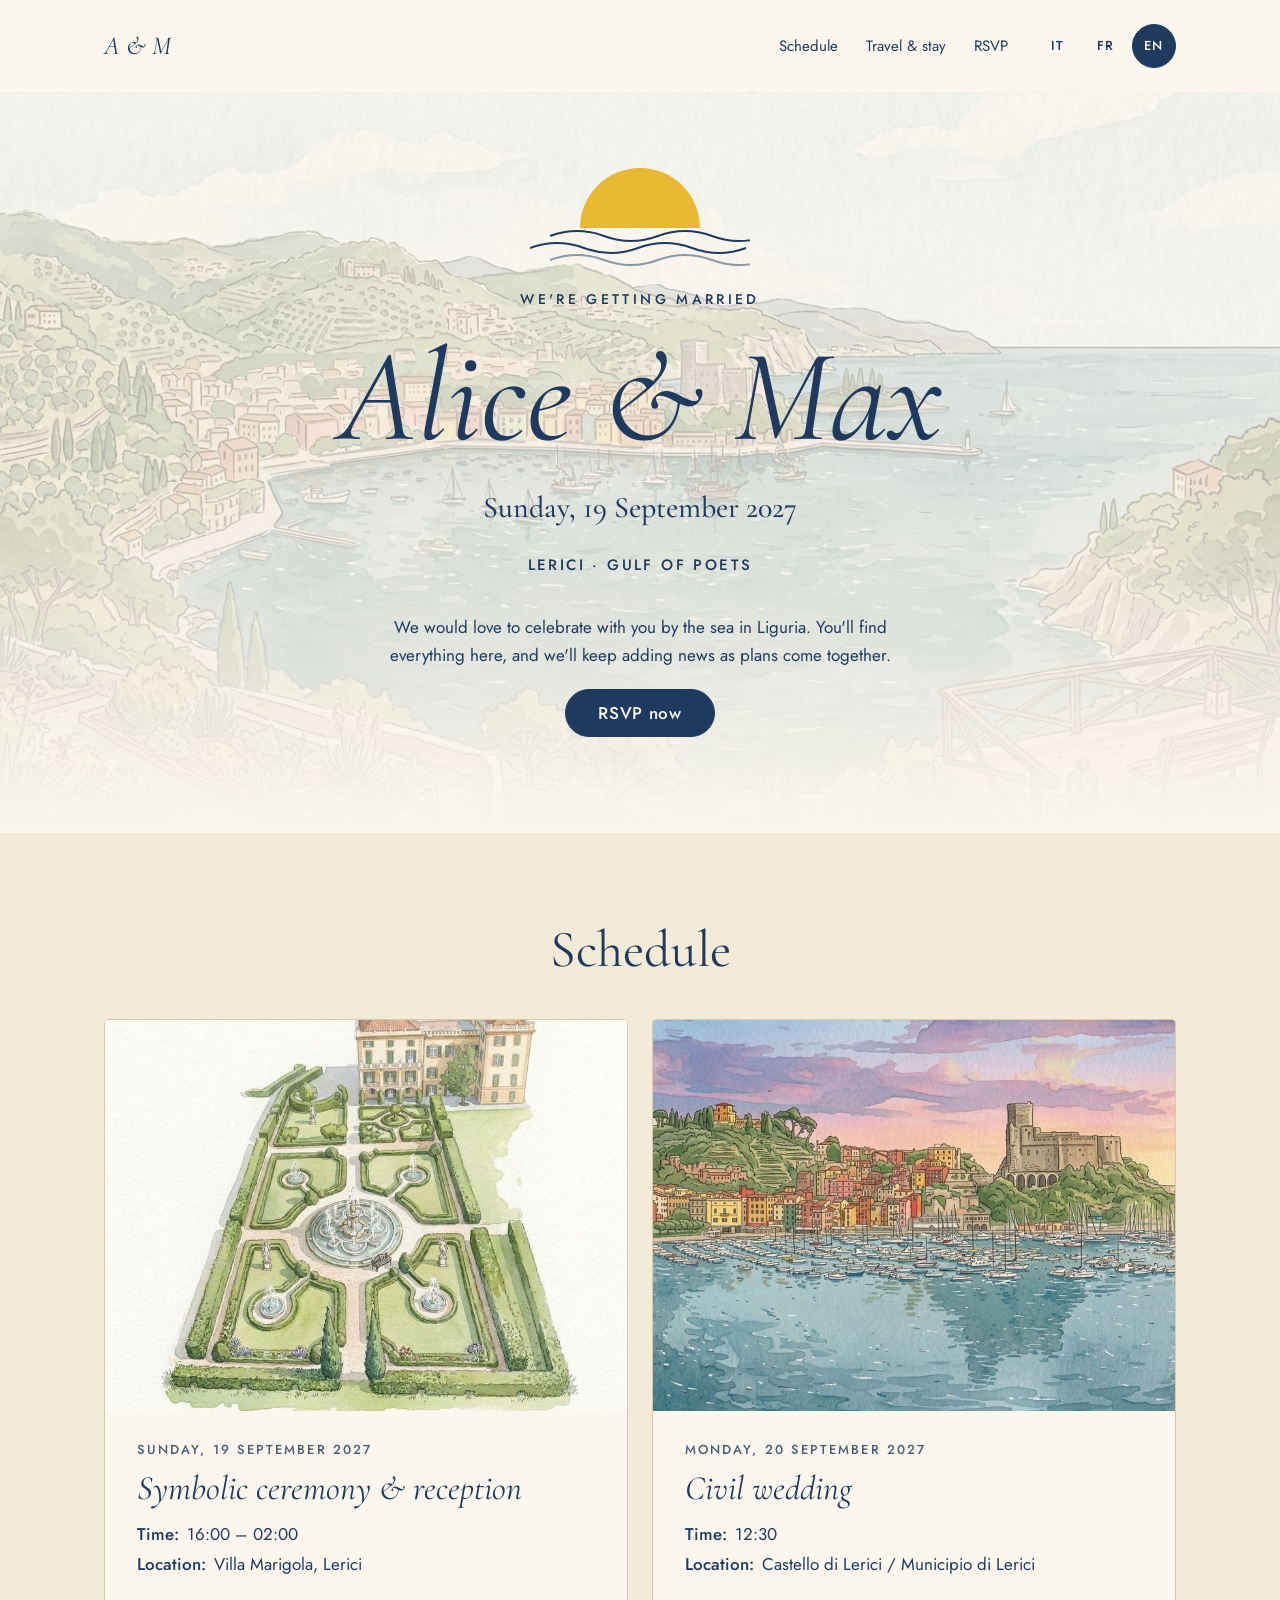
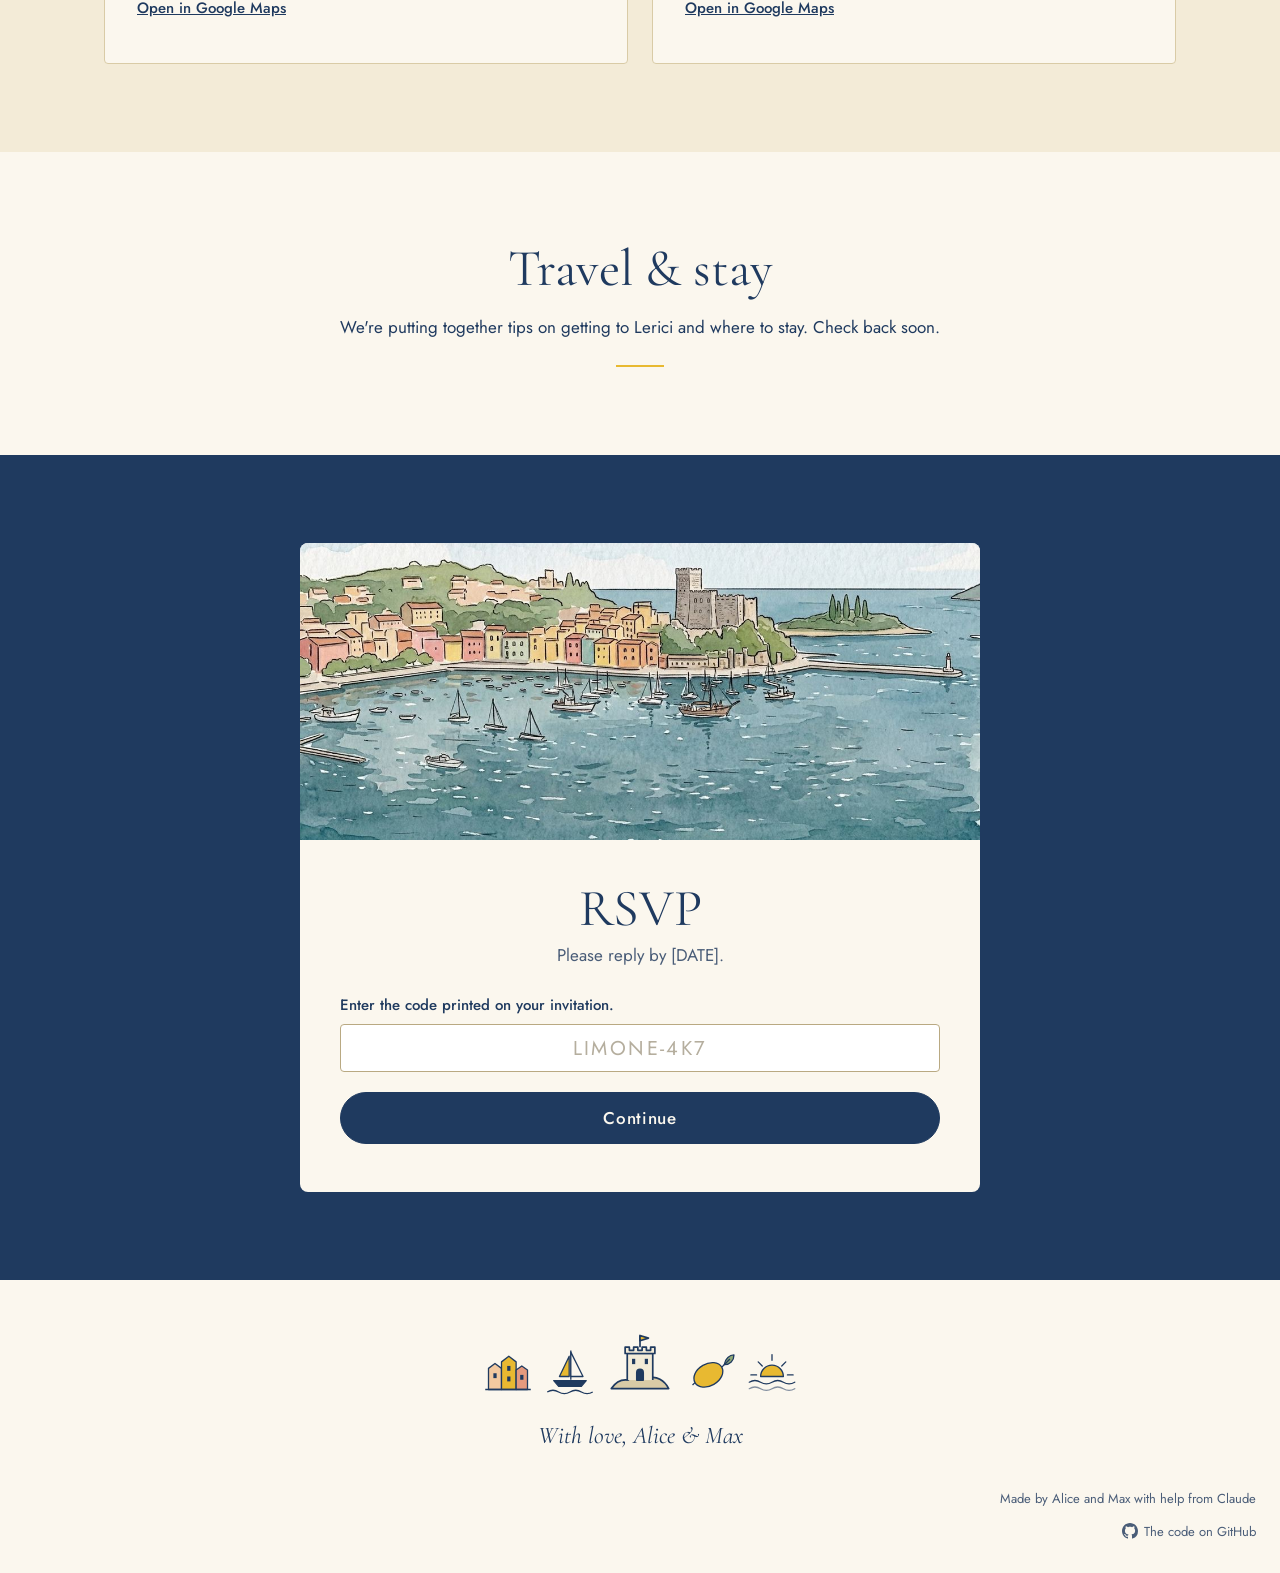
==== index.html @ 2ad3f62b "TWEAK: Aggiunto wake up anticipato a App Script e messaggi di attesa" ====
<!doctype html>
<html lang="it">
<head>
  <meta charset="utf-8">
  <meta name="viewport" content="width=device-width, initial-scale=1">
  <title>Alice &amp; Max · 19.09.2027 · Lerici</title>
  <meta name="description" content="Alice & Max · 19 settembre 2027 · Lerici">
  <meta name="theme-color" content="#FBF7EE">
  <link rel="icon" href="assets/favicon.svg" type="image/svg+xml">
  <link rel="preconnect" href="https://fonts.googleapis.com">
  <link rel="preconnect" href="https://fonts.gstatic.com" crossorigin>
  <link href="https://fonts.googleapis.com/css2?family=Cormorant+Garamond:ital,wght@0,400;0,500;1,400;1,500&family=Jost:wght@400;500&display=swap" rel="stylesheet">
  <link rel="stylesheet" href="css/style.css">
</head>
<body>

<header class="wrap top">
  <a class="mono" href="#top" aria-label="Alice &amp; Max">A &amp; M</a>
  <nav aria-label="Menu">
    <a href="#day" data-i18n="navDay">Programma</a>
    <a href="#travel" data-i18n="navTravel">Viaggio e alloggio</a>
    <a href="#rsvp" data-i18n="navRsvp">RSVP</a>
    <div class="langs" role="group" aria-label="Lingua / Langue / Language">
      <button type="button" data-lang="it" aria-pressed="true">IT</button>
      <button type="button" data-lang="fr" aria-pressed="false">FR</button>
      <button type="button" data-lang="en" aria-pressed="false">EN</button>
    </div>
  </nav>
</header>

<main id="top">

  <!-- ======================= HERO (acquerello: css/style.css, sezione Hero) ======================= -->
  <section class="hero">
    <div class="wrap hero-inner">
      <svg width="220" height="120" viewBox="0 0 220 120" aria-hidden="true">
        <path d="M50 80 A60 60 0 0 1 170 80" fill="#E8B931"/>
        <path d="M20 88 Q47 78 74 88 T128 88 T182 88 T236 88" fill="none" stroke="#1F3A5F" stroke-width="2"/>
        <path d="M0 100 Q27 90 54 100 T108 100 T162 100 T216 100" fill="none" stroke="#1F3A5F" stroke-width="2"/>
        <path d="M20 112 Q47 102 74 112 T128 112 T182 112 T236 112" fill="none" stroke="#1F3A5F" stroke-width="2" opacity="0.5"/>
      </svg>
      <div class="kicker" data-i18n="kicker">Ci sposiamo</div>
      <h1 class="names">Alice &amp; Max</h1>
      <div class="date" data-i18n="date">Domenica 19 settembre 2027</div>
      <div class="place" data-i18n="place">Lerici · Golfo dei Poeti</div>
      <p class="intro" data-i18n="intro">Saremmo felici di festeggiare con voi in riva al mare, in Liguria. Qui troverete tutte le informazioni, che aggiorneremo man mano.</p>
      <a class="btn" href="#rsvp" data-i18n="cta">Conferma la presenza</a>
    </div>
  </section>

  <!-- ======================= PROGRAMMA ======================= -->
  <section id="day" class="day">
    <div class="wrap">
      <h2 data-i18n="dayTitle">Programma</h2>
      <div class="cards">
        <article class="card">
          <img src="assets/img/villa-marigola.jpg" width="800" height="793" loading="lazy" alt="" data-i18n-alt="altVilla">
          <div class="card-body">
            <div class="card-day" data-i18n="ev1Day">Domenica 19 settembre 2027</div>
            <h3 class="title" data-i18n="ev1Title">Cerimonia simbolica e ricevimento</h3>
            <dl class="facts">
              <div><dt data-i18n="labelTime">Orario</dt><dd>16:00 – 02:00</dd></div>
              <div><dt data-i18n="labelPlace">Luogo</dt><dd>Villa Marigola, Lerici</dd></div>
            </dl>
            <a class="map-link" href="https://maps.app.goo.gl/RPm8QRS6ktQr2fqP8" target="_blank" rel="noopener" data-i18n="mapLink">Apri su Google Maps</a>
          </div>
        </article>
        <article class="card">
          <img src="assets/img/castello-lerici.jpg" width="800" height="796" loading="lazy" alt="" data-i18n-alt="altCastle">
          <div class="card-body">
            <div class="card-day" data-i18n="ev2Day">Lunedì 20 settembre 2027</div>
            <h3 class="title" data-i18n="ev2Title">Matrimonio civile</h3>
            <dl class="facts">
              <div><dt data-i18n="labelTime">Orario</dt><dd>12:30</dd></div>
              <div><dt data-i18n="labelPlace">Luogo</dt><dd>Castello di Lerici / Municipio di Lerici</dd></div>
            </dl>
            <a class="map-link" href="https://www.google.com/maps/search/?api=1&amp;query=Castello+di+Lerici" target="_blank" rel="noopener" data-i18n="mapLink">Apri su Google Maps</a>
          </div>
        </article>
      </div>
    </div>
  </section>

  <!-- ======================= VIAGGIO ======================= -->
  <section id="travel" class="wrap travel">
    <h2 data-i18n="travelTitle">Viaggio e alloggio</h2>
    <p data-i18n="travelBody">Stiamo preparando consigli su come arrivare a Lerici e dove dormire. Torna presto a trovarci.</p>
    <div class="rule" aria-hidden="true"></div>
  </section>

  <!-- ======================= RSVP ======================= -->
  <section id="rsvp" class="rsvp">
    <div class="panel" id="rsvp-panel">

      <!-- Passo 1: codice dell'invito -->
      <div id="step-code">
        <img class="panel-cover" src="assets/img/lerici-porto.jpg" width="1200" height="670" loading="lazy" alt="" data-i18n-alt="altPort">
        <div class="panel-inner">
          <div class="panel-head">
            <h2>RSVP</h2>
            <p data-i18n="rsvpSub">Ti chiediamo di rispondere entro il [DATA].</p>
          </div>
          <form id="code-form" class="stack" novalidate>
            <div class="field">
              <label for="code" data-i18n="codeIntro">Inserisci il codice che trovi sul tuo invito.</label>
              <input id="code" name="code" type="text" autocomplete="off" autocapitalize="characters" spellcheck="false" placeholder="LIMONE-4K7" aria-describedby="code-error">
              <div id="code-error" class="error" role="alert" hidden></div>
            </div>
            <button class="btn btn-wide" type="submit" id="code-btn" data-i18n="codeBtn">Continua</button>
            <p id="code-wait" class="wait" role="status" data-i18n="slowWait" hidden>Un attimo, ci vuole qualche secondo…</p>
          </form>
          <div id="demo-note" class="demo-note" hidden>
            <span data-i18n="demoNote">Modalità di prova</span>
            <span id="demo-codes" class="demo-codes"></span>
          </div>
        </div>
      </div>

      <!-- Passo 2: modulo personalizzato -->
      <form id="rsvp-form" class="panel-inner" novalidate hidden>
        <div class="hello">
          <h2 id="hello" tabindex="-1"></h2>
          <p id="hello-sub"></p>
          <p id="already" class="note" hidden></p>
          <button type="button" id="not-me" class="link-btn" data-i18n="notMe">Non sei tu? Inserisci un altro codice</button>
        </div>

        <!-- trappola per i bot: invisibile alle persone -->
        <div class="hp" aria-hidden="true">
          <label for="website">Website</label>
          <input id="website" name="website" type="text" tabindex="-1" autocomplete="off">
        </div>

        <!-- Parte 1: domenica -->
        <section id="part1" class="part" aria-labelledby="q1">
          <div class="event">
            <img src="assets/img/villa-marigola.jpg" width="800" height="793" alt="" data-i18n-alt="altVilla">
            <div>
              <div class="part-label" data-i18n="part1">Parte 1</div>
              <h3 data-i18n="ev1Title">Cerimonia simbolica e ricevimento</h3>
              <dl class="facts">
                <div><dt data-i18n="labelDate">Data</dt><dd data-i18n="ev1Day">Domenica 19 settembre 2027</dd></div>
                <div><dt data-i18n="labelTime">Orario</dt><dd>16:00 – 02:00</dd></div>
                <div><dt data-i18n="labelPlace">Luogo</dt><dd>Villa Marigola, Lerici</dd></div>
              </dl>
              <a class="map-link" href="https://maps.app.goo.gl/RPm8QRS6ktQr2fqP8" target="_blank" rel="noopener" data-i18n="mapLink">Apri su Google Maps</a>
            </div>
          </div>
          <fieldset>
            <legend id="q1"></legend>
            <div id="rows-sun" class="people"></div>
            <!-- +1: solo per gli inviti con una persona; segnarlo qui vuol dire che viene domenica -->
            <div id="plus-box-sun" class="plus" hidden>
              <label class="check">
                <input type="checkbox" id="plus-on-sun">
                <span data-i18n="plusLabel">Porto un accompagnatore (+1)</span>
              </label>
              <div id="plus-fields-sun" class="field" hidden>
                <label for="plus-name-sun" data-i18n="plusNameLabel">Nome e cognome dell'accompagnatore</label>
                <input id="plus-name-sun" type="text" maxlength="100" autocomplete="off" aria-describedby="err-plus-sun">
                <div id="err-plus-sun" class="error" role="alert" data-i18n="errPlusName" hidden>Scrivi il nome dell'accompagnatore.</div>
              </div>
            </div>
          </fieldset>
          <div id="err-sun" class="error" role="alert" data-i18n="errAnswerAll" hidden>Rispondi per ogni persona.</div>
          <div class="actions">
            <button type="button" id="next-btn" class="btn btn-wide" data-i18n="next">Avanti</button>
            <button type="submit" id="send-btn-1" class="btn btn-wide" data-i18n="send" hidden>Invia</button>
          </div>
        </section>

        <!-- Parte 2: lunedì (solo per chi è invitato al civile) -->
        <section id="part2" class="part" aria-labelledby="q2" hidden>
          <div class="event">
            <img src="assets/img/castello-lerici.jpg" width="800" height="796" alt="" data-i18n-alt="altCastle">
            <div>
              <div class="part-label" data-i18n="part2">Parte 2</div>
              <h3 data-i18n="ev2Title">Matrimonio civile</h3>
              <dl class="facts">
                <div><dt data-i18n="labelDate">Data</dt><dd data-i18n="ev2Day">Lunedì 20 settembre 2027</dd></div>
                <div><dt data-i18n="labelTime">Orario</dt><dd>12:30</dd></div>
                <div><dt data-i18n="labelPlace">Luogo</dt><dd>Castello di Lerici / Municipio di Lerici</dd></div>
              </dl>
              <a class="map-link" href="https://www.google.com/maps/search/?api=1&amp;query=Castello+di+Lerici" target="_blank" rel="noopener" data-i18n="mapLink">Apri su Google Maps</a>
            </div>
          </div>
          <fieldset>
            <legend id="q2"></legend>
            <div id="rows-mon" class="people"></div>
            <!-- +1 solo per il civile: compare se non è stato segnato nella Parte 1 -->
            <div id="plus-box-mon" class="plus" hidden>
              <label class="check">
                <input type="checkbox" id="plus-on-mon">
                <span data-i18n="plusLabel">Porto un accompagnatore (+1)</span>
              </label>
              <div id="plus-fields-mon" class="field" hidden>
                <label for="plus-name-mon" data-i18n="plusNameLabel">Nome e cognome dell'accompagnatore</label>
                <input id="plus-name-mon" type="text" maxlength="100" autocomplete="off" aria-describedby="err-plus-mon">
                <div id="err-plus-mon" class="error" role="alert" data-i18n="errPlusName" hidden>Scrivi il nome dell'accompagnatore.</div>
              </div>
            </div>
          </fieldset>
          <div id="err-mon" class="error" role="alert" data-i18n="errAnswerAll" hidden>Rispondi per ogni persona.</div>
          <div class="actions">
            <button type="button" id="back-btn" class="btn btn-ghost" data-i18n="back">Indietro</button>
            <button type="submit" id="send-btn-2" class="btn btn-wide" data-i18n="send">Invia</button>
          </div>
        </section>

        <p id="send-wait" class="wait" role="status" data-i18n="slowWait" hidden>Un attimo, ci vuole qualche secondo…</p>
        <div id="send-error" class="error" role="alert" hidden></div>
      </form>

      <!-- Passo 3: grazie -->
      <div id="thanks" class="panel-inner thanks" hidden>
        <div class="symbols" aria-hidden="true">
          <!-- case colorate -->
          <svg viewBox="0 0 64 64"><g stroke="currentColor" stroke-width="1.6" stroke-linejoin="round"><path d="M8 56V30l8-6 8 6v26z" fill="#F2C9A0"/><path d="M24 56V22l9-7 9 7v34z" fill="#E8B931"/><path d="M42 56V32l7-5 7 5v24z" fill="#E59A7E"/><path d="M4 56h56" fill="none"/></g><g fill="currentColor"><rect x="14" y="36" width="4" height="6"/><rect x="31" y="27" width="4" height="6"/><rect x="31" y="40" width="4" height="6"/><rect x="47" y="38" width="4" height="6"/></g></svg>
          <!-- barca a vela -->
          <svg viewBox="0 0 64 64"><g stroke="currentColor" stroke-width="1.6" stroke-linejoin="round"><path d="M33 8v36" fill="none"/><path d="M33 10l15 30H33z" fill="#FBF7EE"/><path d="M31 15L19 40h12z" fill="#E8B931"/><path d="M12 45h40l-6 7H18z" fill="currentColor"/><path d="M4 59c5-3 9-3 14 0s9 3 14 0 9-3 14 0 9 3 14 0" fill="none"/></g></svg>
          <!-- castello di San Giorgio -->
          <svg viewBox="0 0 64 64" class="big"><g stroke="currentColor" stroke-width="1.6" stroke-linejoin="round"><path d="M5 57c4-6 10-9 16-8 4-5 14-6 20-2 6-2 14 2 18 10z" fill="#D9CBA6"/><path d="M20 49V24h24v25" fill="#F3EBD7"/><path d="M18 24V18h4v3h4v-3h4v3h4v-3h4v3h4v-3h4v6z" fill="#F3EBD7"/><path d="M29 49v-7a3 3 0 0 1 6 0v7z" fill="currentColor"/><path d="M32 18V7" fill="none"/><path d="M32 7l8 2.5-8 2.5z" fill="#E8B931"/></g><g fill="currentColor"><rect x="24.5" y="29" width="3" height="5"/><rect x="36.5" y="29" width="3" height="5"/></g></svg>
          <!-- limone -->
          <svg viewBox="0 0 64 64"><g stroke="currentColor" stroke-width="1.6" stroke-linejoin="round"><ellipse cx="30" cy="38" rx="19" ry="13.5" transform="rotate(-30 30 38)" fill="#E8B931"/><path d="M46.5 28.5l3-3M13.5 47.5l-3 3" fill="none"/><path d="M49.5 25.5c1-8 7-12 12-12 0 7-5 12-12 12z" fill="#8FA876"/><path d="M49.5 25.5l7-7" fill="none"/></g></svg>
          <!-- sole sul mare -->
          <svg viewBox="0 0 64 64"><g stroke="currentColor" stroke-width="1.6" stroke-linejoin="round" stroke-linecap="round"><path d="M18 40a14 14 0 0 1 28 0z" fill="#E8B931"/><path d="M32 20v-7M20 27l-5-5M44 27l5-5M13 38H6M51 38h7" fill="none"/><path d="M4 47c5-3 9-3 14 0s9 3 14 0 9-3 14 0 9 3 14 0" fill="none"/><path d="M4 55c5-3 9-3 14 0s9 3 14 0 9-3 14 0 9 3 14 0" fill="none" opacity=".55"/></g></svg>
        </div>
        <h2 id="thanks-title" tabindex="-1"></h2>
        <p id="thanks-body"></p>
        <figure>
          <img src="assets/img/matrimonio-villa.jpg" width="900" height="900" loading="lazy" alt="" data-i18n-alt="altWedding">
          <figcaption data-i18n="imgCaption">Questa immagine non rispecchia affatto la realtà</figcaption>
        </figure>
        <div class="actions thanks-actions">
          <button type="button" id="edit-btn" class="btn btn-ghost" data-i18n="editAnswers">Modifica le risposte</button>
          <a class="btn" href="#top" data-i18n="backHome">Torna alla home</a>
        </div>
      </div>

    </div>
  </section>

</main>

<footer>
  <div class="symbols" aria-hidden="true">
    <!-- case colorate -->
    <svg viewBox="0 0 64 64"><g stroke="currentColor" stroke-width="1.6" stroke-linejoin="round"><path d="M8 56V30l8-6 8 6v26z" fill="#F2C9A0"/><path d="M24 56V22l9-7 9 7v34z" fill="#E8B931"/><path d="M42 56V32l7-5 7 5v24z" fill="#E59A7E"/><path d="M4 56h56" fill="none"/></g><g fill="currentColor"><rect x="14" y="36" width="4" height="6"/><rect x="31" y="27" width="4" height="6"/><rect x="31" y="40" width="4" height="6"/><rect x="47" y="38" width="4" height="6"/></g></svg>
    <!-- barca a vela -->
    <svg viewBox="0 0 64 64"><g stroke="currentColor" stroke-width="1.6" stroke-linejoin="round"><path d="M33 8v36" fill="none"/><path d="M33 10l15 30H33z" fill="#FBF7EE"/><path d="M31 15L19 40h12z" fill="#E8B931"/><path d="M12 45h40l-6 7H18z" fill="currentColor"/><path d="M4 59c5-3 9-3 14 0s9 3 14 0 9-3 14 0 9 3 14 0" fill="none"/></g></svg>
    <!-- castello di San Giorgio -->
    <svg viewBox="0 0 64 64" class="big"><g stroke="currentColor" stroke-width="1.6" stroke-linejoin="round"><path d="M5 57c4-6 10-9 16-8 4-5 14-6 20-2 6-2 14 2 18 10z" fill="#D9CBA6"/><path d="M20 49V24h24v25" fill="#F3EBD7"/><path d="M18 24V18h4v3h4v-3h4v3h4v-3h4v3h4v-3h4v6z" fill="#F3EBD7"/><path d="M29 49v-7a3 3 0 0 1 6 0v7z" fill="currentColor"/><path d="M32 18V7" fill="none"/><path d="M32 7l8 2.5-8 2.5z" fill="#E8B931"/></g><g fill="currentColor"><rect x="24.5" y="29" width="3" height="5"/><rect x="36.5" y="29" width="3" height="5"/></g></svg>
    <!-- limone -->
    <svg viewBox="0 0 64 64"><g stroke="currentColor" stroke-width="1.6" stroke-linejoin="round"><ellipse cx="30" cy="38" rx="19" ry="13.5" transform="rotate(-30 30 38)" fill="#E8B931"/><path d="M46.5 28.5l3-3M13.5 47.5l-3 3" fill="none"/><path d="M49.5 25.5c1-8 7-12 12-12 0 7-5 12-12 12z" fill="#8FA876"/><path d="M49.5 25.5l7-7" fill="none"/></g></svg>
    <!-- sole sul mare -->
    <svg viewBox="0 0 64 64"><g stroke="currentColor" stroke-width="1.6" stroke-linejoin="round" stroke-linecap="round"><path d="M18 40a14 14 0 0 1 28 0z" fill="#E8B931"/><path d="M32 20v-7M20 27l-5-5M44 27l5-5M13 38H6M51 38h7" fill="none"/><path d="M4 47c5-3 9-3 14 0s9 3 14 0 9-3 14 0 9 3 14 0" fill="none"/><path d="M4 55c5-3 9-3 14 0s9 3 14 0 9-3 14 0 9 3 14 0" fill="none" opacity=".55"/></g></svg>
  </div>
  <p data-i18n="footer">Con amore, Alice &amp; Max</p>
  <p class="credits" data-i18n="credits">Realizzato da Alice e Max con l'aiuto di Claude</p>
  <p class="credits"><a href="https://github.com/abiolchi/matrimonio-sito" target="_blank" rel="noopener">
    <svg viewBox="0 0 16 16" width="16" height="16" aria-hidden="true"><path fill="currentColor" d="M8 0C3.58 0 0 3.58 0 8c0 3.54 2.29 6.53 5.47 7.59.4.07.55-.17.55-.38 0-.19-.01-.82-.01-1.49-2.01.37-2.53-.49-2.69-.94-.09-.23-.48-.94-.82-1.13-.28-.15-.68-.52-.01-.53.63-.01 1.08.58 1.23.82.72 1.21 1.87.87 2.33.66.07-.52.28-.87.51-1.07-1.78-.2-3.64-.89-3.64-3.95 0-.87.31-1.59.82-2.15-.08-.2-.36-1.02.08-2.12 0 0 .67-.21 2.2.82.64-.18 1.32-.27 2-.27.68 0 1.36.09 2 .27 1.53-1.04 2.2-.82 2.2-.82.44 1.1.16 1.92.08 2.12.51.56.82 1.27.82 2.15 0 3.07-1.87 3.75-3.65 3.95.29.25.54.73.54 1.48 0 1.07-.01 1.93-.01 2.2 0 .21.15.46.55.38A8.013 8.013 0 0 0 16 8c0-4.42-3.58-8-8-8z"/></svg>
    <span data-i18n="sourceLink">Il codice su GitHub</span></a></p>
</footer>

<script src="js/config.js"></script>
<script src="js/i18n.js"></script>
<script src="js/main.js"></script>
</body>
</html>
---- css/style.css ----
/* =========================================================
   Alice & Max · Lerici 2027 — stile "Limoni"
   I colori e i font principali sono tutti qui sotto in :root
   ========================================================= */

:root {
  --cream: #FBF7EE;      /* sfondo */
  --sand: #F3EBD7;       /* sezione "Programma" */
  --line: #D9CBA6;       /* bordi delle schede */
  --field: #B9A982;      /* bordi dei campi del modulo */
  --navy: #1F3A5F;       /* testo e pulsanti */
  --navy-dark: #132640;  /* hover */
  --navy-soft: #4A5D78;  /* testo secondario */
  --lemon: #E8B931;      /* accento (sole, linee) */
  --lemon-soft: #FBF0C9; /* sfondo messaggi */
  --error: #A3321F;

  --serif: 'Cormorant Garamond', Georgia, serif;
  --sans: 'Jost', system-ui, sans-serif;
}

* { box-sizing: border-box; }
html { scroll-behavior: smooth; }
@media (prefers-reduced-motion: reduce) { html { scroll-behavior: auto; } }

body {
  margin: 0;
  background: var(--cream);
  color: var(--navy);
  font-family: var(--sans);
  font-size: 17px;
  line-height: 1.65;
}

a { color: var(--navy); }
a:hover { color: var(--navy-dark); }
img { max-width: 100%; height: auto; display: block; }
input, textarea, button { font: inherit; }
:focus-visible { outline: 2px solid var(--navy); outline-offset: 2px; }
[hidden] { display: none !important; }

.wrap { max-width: 1120px; margin: 0 auto; padding: 0 24px; }

h1, h2, h3 { font-family: var(--serif); font-weight: 400; margin: 0; }
h2 { font-size: 52px; line-height: 1.1; }

/* ---------- Header ---------- */
.top {
  display: flex; flex-wrap: wrap; align-items: center; justify-content: space-between;
  gap: 16px; padding-top: 24px; padding-bottom: 24px;
  position: relative; z-index: 2;
}
.mono { font-family: var(--serif); font-size: 26px; font-style: italic; text-decoration: none; }
nav { display: flex; flex-wrap: wrap; align-items: center; gap: 28px; font-size: 15px; }
nav a { text-decoration: none; }

.langs { display: flex; gap: 4px; }
.langs button {
  min-width: 44px; height: 44px;
  border: 1px solid transparent; background: transparent; color: var(--navy);
  border-radius: 22px; font-weight: 500; font-size: 13px; letter-spacing: .08em; cursor: pointer;
}
.langs button[aria-pressed="true"] { border-color: var(--navy); background: var(--navy); color: var(--cream); }

/* ---------- Hero ----------
   ACQUERELLO DI LERICI: l'immagine è assets/img/lerici-golfo.jpg.
   Per cambiarla basta sostituire il file (stesso nome) o il percorso qui sotto.
   La trasparenza si regola con "opacity" (0.25–0.35 consigliato).
*/
.hero { position: relative; overflow: hidden; }
.hero::before {
  content: "";
  position: absolute; inset: 0; z-index: 0;
  opacity: .3;
  background-image: url("../assets/img/lerici-golfo.jpg");
  background-size: cover;
  background-position: center 40%;
  -webkit-mask-image: linear-gradient(to bottom, #000 50%, transparent 100%);
          mask-image: linear-gradient(to bottom, #000 50%, transparent 100%);
}
.hero-inner {
  position: relative; z-index: 1;
  padding-top: 56px; padding-bottom: 96px;
  display: flex; flex-direction: column; align-items: center; text-align: center; gap: 20px;
}
.kicker { font-size: 14px; letter-spacing: .24em; text-transform: uppercase; font-weight: 500; }
.names { font-style: italic; font-size: clamp(64px, 11vw, 132px); line-height: 1; }
.date { font-family: var(--serif); font-size: 30px; font-weight: 500; }
.place { font-size: 15px; letter-spacing: .16em; text-transform: uppercase; font-weight: 500; }
.intro { max-width: 560px; margin: 16px 0 0; }

.btn {
  display: inline-flex; align-items: center; justify-content: center;
  min-height: 48px; padding: 0 32px;
  background: var(--navy); color: var(--cream);
  border: 1px solid var(--navy); border-radius: 24px;
  text-decoration: none; font-weight: 500; letter-spacing: .04em; cursor: pointer;
}
.btn:hover { background: var(--navy-dark); color: var(--cream); }
.btn:disabled { opacity: .6; cursor: progress; }
.btn-wide { min-height: 52px; border-radius: 26px; }
.btn-ghost { background: transparent; color: var(--navy); }
.btn-ghost:hover { background: var(--sand); color: var(--navy); }

/* ---------- Programma ---------- */
.day { background: var(--sand); padding: 88px 0; }
.day h2 { text-align: center; margin-bottom: 40px; }
.cards { display: grid; grid-template-columns: repeat(auto-fit, minmax(280px, 1fr)); gap: 24px; }
.card {
  background: var(--cream); border: 1px solid var(--line); border-radius: 4px;
  overflow: hidden; display: flex; flex-direction: column;
}
.card img { width: 100%; aspect-ratio: 4 / 3; object-fit: cover; }
.card-body { padding: 28px 32px 32px; display: flex; flex-direction: column; gap: 8px; }
.card-day { font-size: 13px; letter-spacing: .16em; text-transform: uppercase; font-weight: 500; color: var(--navy-soft); }
.card .title { font-style: italic; font-size: 34px; line-height: 1.15; }

.facts { margin: 4px 0 0; display: grid; gap: 2px; }
.facts div { display: flex; flex-wrap: wrap; gap: 0 8px; }
.facts dt { font-weight: 500; }
.facts dt::after { content: ":"; }
.facts dd { margin: 0; }
.map-link { font-size: 15px; font-weight: 500; align-self: flex-start; padding: 10px 0; }

/* ---------- Viaggio ---------- */
.travel {
  max-width: 760px; padding-top: 88px; padding-bottom: 88px;
  text-align: center; display: flex; flex-direction: column; align-items: center; gap: 16px;
}
.travel p { margin: 0; }
.rule { width: 48px; height: 2px; background: var(--lemon); margin-top: 8px; }

/* ---------- RSVP: contenitore ---------- */
.rsvp { background: var(--navy); padding: 88px 24px; }
.panel {
  max-width: 680px; margin: 0 auto; background: var(--cream); border-radius: 8px;
  overflow: hidden; scroll-margin-top: 16px;
}
.panel-cover { width: 100%; aspect-ratio: 16 / 7; object-fit: cover; }
.panel-inner { padding: 40px 40px 48px; }
.panel-head { text-align: center; margin-bottom: 24px; }
.panel-head p { margin: 4px 0 0; color: var(--navy-soft); }

.stack { display: flex; flex-direction: column; gap: 20px; }
.field { display: flex; flex-direction: column; gap: 6px; }
.field label { font-size: 15px; font-weight: 500; }
.field input, .field textarea {
  min-height: 48px; padding: 0 14px;
  border: 1px solid var(--field); border-radius: 4px;
  background: #fff; color: var(--navy);
}
.field textarea { padding: 12px 14px; resize: vertical; }
.field input:focus, .field textarea:focus { outline: 2px solid var(--navy); outline-offset: 1px; }
#code { font-size: 20px; letter-spacing: .12em; text-transform: uppercase; text-align: center; }
#code::placeholder { color: #B5AE9E; letter-spacing: .12em; }

.error { font-size: 14px; color: var(--error); font-weight: 500; }
.wait { margin: 0; font-size: 14px; font-style: italic; color: var(--navy-soft); }

.demo-note {
  margin-top: 24px; padding: 14px 16px; border: 1px dashed var(--field); border-radius: 6px;
  font-size: 14px; color: var(--navy-soft); display: flex; flex-direction: column; gap: 8px;
}
.demo-codes { display: flex; flex-wrap: wrap; gap: 6px; }
.demo-codes button {
  min-height: 36px; padding: 0 12px; border: 1px solid var(--field); border-radius: 18px;
  background: #fff; color: var(--navy); font-size: 13px; letter-spacing: .06em; cursor: pointer;
}

/* trappola per i bot: fuori dallo schermo */
.hp { position: absolute; left: -9999px; width: 1px; height: 1px; overflow: hidden; }

/* ---------- RSVP: modulo personalizzato ---------- */
.hello { text-align: center; margin-bottom: 32px; }
.hello h2 { font-style: italic; font-size: 44px; line-height: 1.15; }
.hello h2:focus { outline: none; }
.hello p { margin: 6px 0 0; }
.note {
  background: var(--lemon-soft); border-radius: 6px; padding: 10px 14px; font-size: 15px;
}
.link-btn {
  margin-top: 8px; min-height: 44px; padding: 0 8px; border: 0; background: none;
  color: var(--navy-soft); text-decoration: underline; cursor: pointer; font-size: 14px;
}

.part { display: flex; flex-direction: column; gap: 24px; }
.event {
  display: grid; grid-template-columns: 140px minmax(0, 1fr); gap: 20px; align-items: start;
  padding-bottom: 24px; border-bottom: 1px solid var(--line);
}
.event img { width: 140px; aspect-ratio: 1; object-fit: cover; border-radius: 4px; }
.event h3 { font-style: italic; font-size: 30px; line-height: 1.15; margin-bottom: 4px; }
.event .facts { font-size: 15px; }
.part-label { font-size: 13px; letter-spacing: .16em; text-transform: uppercase; font-weight: 500; color: var(--navy-soft); }

fieldset { margin: 0; padding: 0; border: 0; min-width: 0; }
legend { padding: 0; margin-bottom: 14px; font-family: var(--serif); font-size: 24px; line-height: 1.3; font-weight: 500; }

.people { display: flex; flex-direction: column; gap: 10px; }
.person {
  display: flex; flex-wrap: wrap; align-items: center; justify-content: space-between; gap: 8px 16px;
  padding: 10px 14px; background: #fff; border: 1px solid var(--line); border-radius: 6px;
}
.person-name { font-weight: 500; font-size: 18px; }
.choice { display: flex; flex-wrap: wrap; gap: 8px; }
.choice label { position: relative; cursor: pointer; }
.choice input { position: absolute; inset: 0; opacity: 0; margin: 0; cursor: pointer; }
.choice span {
  display: inline-flex; align-items: center; min-height: 44px; padding: 0 18px;
  border: 1px solid var(--field); border-radius: 22px; background: var(--cream); font-size: 15px;
}
.choice input:checked + span { background: var(--navy); border-color: var(--navy); color: var(--cream); }
.choice input[value="no"]:checked + span { background: var(--navy-soft); border-color: var(--navy-soft); }
.choice input:focus-visible + span { outline: 2px solid var(--navy); outline-offset: 2px; }

/* +1 per chi è invitato da solo */
.plus { margin-top: 10px; display: flex; flex-direction: column; gap: 12px; }
.check { display: inline-flex; align-items: center; gap: 10px; min-height: 44px; cursor: pointer; font-weight: 500; }
.check input { width: 22px; height: 22px; margin: 0; accent-color: var(--navy); cursor: pointer; }
.check:has(input:disabled) { cursor: not-allowed; }
.check input:disabled, .check input:disabled + span { opacity: .4; cursor: not-allowed; }

/* messaggio sotto ogni persona, secondo la sua risposta */
.feedback {
  flex: 1 1 100%; margin: 2px 0 0; padding: 12px 14px; background: var(--lemon-soft); border-radius: 6px;
  font-weight: 500; line-height: 1.4;
}

.actions { display: flex; flex-wrap: wrap; justify-content: flex-end; gap: 12px; }
.actions .btn-wide { min-width: 180px; }
#send-error { margin-top: 16px; text-align: center; }

/* ---------- RSVP: grazie ---------- */
.thanks { text-align: center; display: flex; flex-direction: column; align-items: center; gap: 16px; }
.thanks h2 { font-style: italic; font-size: 42px; line-height: 1.15; }
.thanks h2:focus { outline: none; }
.thanks p { margin: 0; max-width: 480px; }
.thanks figure { margin: 8px 0 0; max-width: 420px; }
.thanks figure img { border-radius: 6px; }
.thanks figcaption { margin-top: 8px; font-size: 14px; font-style: italic; color: var(--navy-soft); }
.thanks-actions { justify-content: center; }

.symbols { display: flex; justify-content: center; align-items: flex-end; gap: 10px; color: var(--navy); }
.symbols svg { width: 52px; height: 52px; }
.symbols svg.big { width: 68px; height: 68px; }
@media (prefers-reduced-motion: no-preference) {
  .symbols svg { animation: rise .7s cubic-bezier(.2, .7, .3, 1) both; }
  .symbols svg:nth-child(2) { animation-delay: .08s; }
  .symbols svg:nth-child(3) { animation-delay: .16s; }
  .symbols svg:nth-child(4) { animation-delay: .24s; }
  .symbols svg:nth-child(5) { animation-delay: .32s; }
}
@keyframes rise { from { opacity: 0; transform: translateY(14px); } to { opacity: 1; transform: none; } }

/* ---------- Footer ---------- */
footer { padding: 48px 24px 20px; text-align: center; font-family: var(--serif); font-style: italic; font-size: 24px; }
footer .symbols { margin-bottom: 20px; }
footer p { margin: 0; }
.credits { margin-top: 32px; text-align: right; font-family: var(--sans); font-style: normal; font-size: 13px; color: var(--navy-soft); }
.credits + .credits { margin-top: 0; }
.credits a { display: inline-flex; align-items: center; gap: 6px; min-height: 44px; color: inherit; text-decoration: none; }
.credits a:hover span { text-decoration: underline; }

/* ---------- Telefono ---------- */
@media (max-width: 560px) {
  h2 { font-size: 42px; }
  nav { gap: 16px; }
  .rsvp { padding: 56px 12px; }
  .panel-inner { padding: 28px 18px 36px; }
  .hello h2, .thanks h2 { font-size: 36px; }
  .event { grid-template-columns: 88px minmax(0, 1fr); gap: 14px; }
  .event img { width: 88px; }
  .event h3 { font-size: 24px; }
  .actions { justify-content: stretch; }
  .actions .btn { flex: 1 1 auto; }
  .symbols { gap: 4px; }
  .symbols svg { width: 44px; height: 44px; }
  .symbols svg.big { width: 56px; height: 56px; }
}
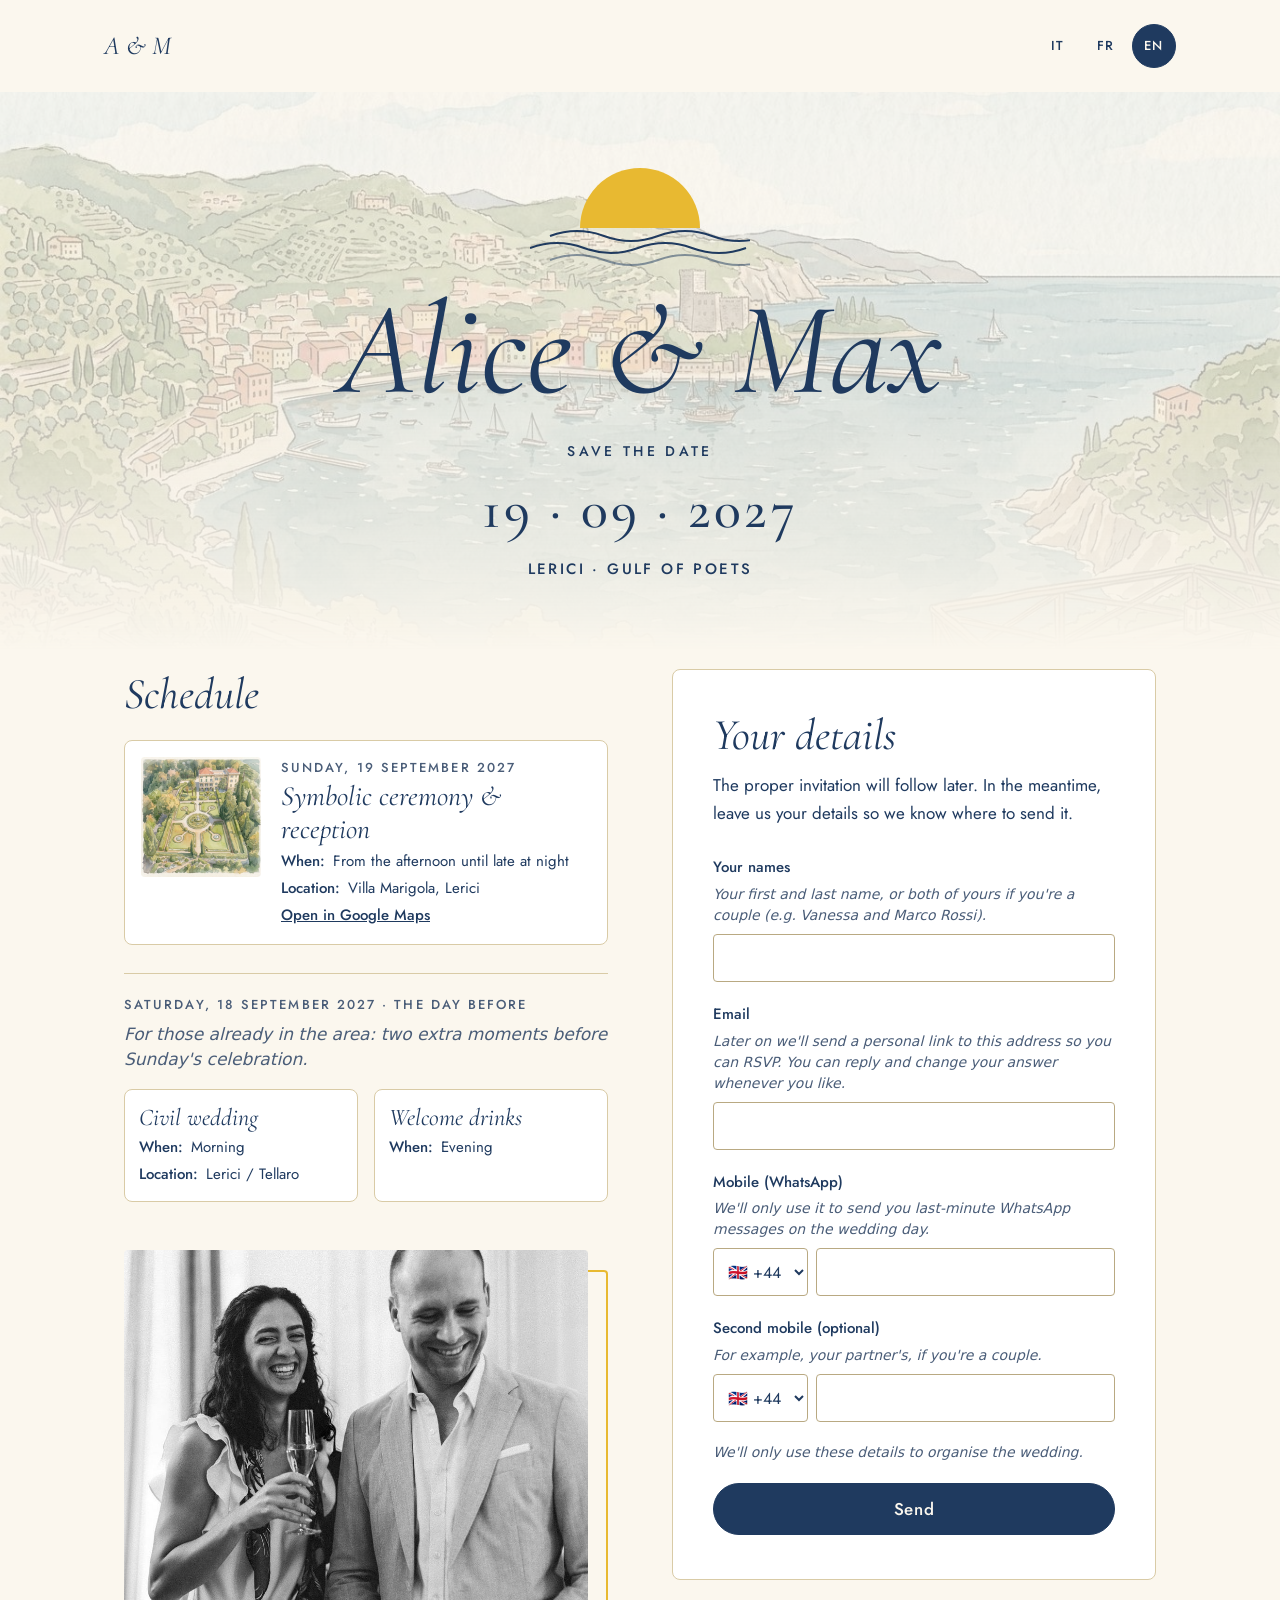
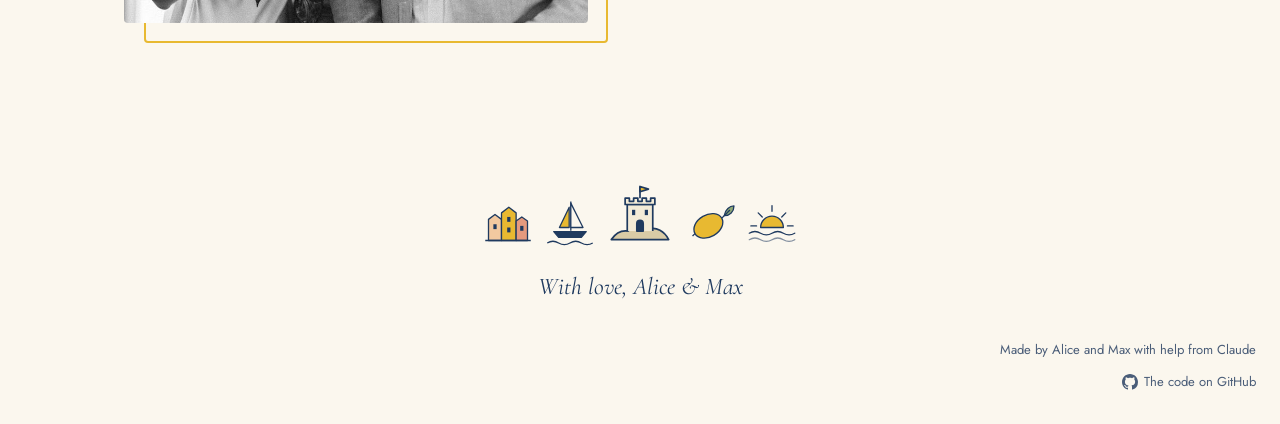
==== commit c664f16a: "NEW: Save the date page with contact form, TWEAK: civil wedding moved to Saturday - index.html is no" ====
--- a/index.html
+++ b/index.html
@@ -3,35 +3,37 @@
 <head>
   <meta charset="utf-8">
   <meta name="viewport" content="width=device-width, initial-scale=1">
-  <title>Alice &amp; Max · 19.09.2027 · Lerici</title>
-  <meta name="description" content="Alice & Max · 19 settembre 2027 · Lerici">
+  <title>Alice &amp; Max · Save the date · 19.09.2027 · Lerici</title>
+  <meta name="description" content="Alice & Max · Save the date · 19 settembre 2027 · Lerici">
   <meta name="theme-color" content="#FBF7EE">
   <link rel="icon" href="assets/favicon.svg" type="image/svg+xml">
   <link rel="preconnect" href="https://fonts.googleapis.com">
   <link rel="preconnect" href="https://fonts.gstatic.com" crossorigin>
   <link href="https://fonts.googleapis.com/css2?family=Cormorant+Garamond:ital,wght@0,400;0,500;1,400;1,500&family=Jost:wght@400;500&display=swap" rel="stylesheet">
   <link rel="stylesheet" href="css/style.css">
+  <link rel="stylesheet" href="css/save-the-date.css">
 </head>
 <body>
 
+<!-- =========================================================
+     SAVE THE DATE — pagina provvisoria.
+     Il sito completo (programma, viaggio, RSVP) è in sito-completo.html:
+     per rimetterlo online vedi README.md, "Tornare al sito completo".
+     ========================================================= -->
+
 <header class="wrap top">
-  <a class="mono" href="#top" aria-label="Alice &amp; Max">A &amp; M</a>
-  <nav aria-label="Menu">
-    <a href="#day" data-i18n="navDay">Programma</a>
-    <a href="#travel" data-i18n="navTravel">Viaggio e alloggio</a>
-    <a href="#rsvp" data-i18n="navRsvp">RSVP</a>
-    <div class="langs" role="group" aria-label="Lingua / Langue / Language">
-      <button type="button" data-lang="it" aria-pressed="true">IT</button>
-      <button type="button" data-lang="fr" aria-pressed="false">FR</button>
-      <button type="button" data-lang="en" aria-pressed="false">EN</button>
-    </div>
-  </nav>
+  <span class="mono" aria-label="Alice &amp; Max">A &amp; M</span>
+  <div class="langs" role="group" aria-label="Lingua / Langue / Language">
+    <button type="button" data-lang="it" aria-pressed="true">IT</button>
+    <button type="button" data-lang="fr" aria-pressed="false">FR</button>
+    <button type="button" data-lang="en" aria-pressed="false">EN</button>
+  </div>
 </header>
 
-<main id="top">
+<main>
 
   <!-- ======================= HERO (acquerello: css/style.css, sezione Hero) ======================= -->
-  <section class="hero">
+  <section class="hero std-hero">
     <div class="wrap hero-inner">
       <svg width="220" height="120" viewBox="0 0 220 120" aria-hidden="true">
         <path d="M50 80 A60 60 0 0 1 170 80" fill="#E8B931"/>
@@ -39,204 +41,133 @@
         <path d="M0 100 Q27 90 54 100 T108 100 T162 100 T216 100" fill="none" stroke="#1F3A5F" stroke-width="2"/>
         <path d="M20 112 Q47 102 74 112 T128 112 T182 112 T236 112" fill="none" stroke="#1F3A5F" stroke-width="2" opacity="0.5"/>
       </svg>
-      <div class="kicker" data-i18n="kicker">Ci sposiamo</div>
       <h1 class="names">Alice &amp; Max</h1>
-      <div class="date" data-i18n="date">Domenica 19 settembre 2027</div>
+      <div class="kicker std-kicker" data-i18n="kicker">Save the date</div>
+      <div class="std-date">19 · 09 · 2027</div>
       <div class="place" data-i18n="place">Lerici · Golfo dei Poeti</div>
-      <p class="intro" data-i18n="intro">Saremmo felici di festeggiare con voi in riva al mare, in Liguria. Qui troverete tutte le informazioni, che aggiorneremo man mano.</p>
-      <a class="btn" href="#rsvp" data-i18n="cta">Conferma la presenza</a>
     </div>
   </section>
 
-  <!-- ======================= PROGRAMMA ======================= -->
-  <section id="day" class="day">
-    <div class="wrap">
-      <h2 data-i18n="dayTitle">Programma</h2>
-      <div class="cards">
-        <article class="card">
-          <img src="assets/img/villa-marigola.jpg" width="800" height="793" loading="lazy" alt="" data-i18n-alt="altVilla">
-          <div class="card-body">
+  <!-- ======================= PROGRAMMA + FOTO | CONTATTI ======================= -->
+  <section class="wrap std" aria-labelledby="std-title">
+    <div class="std-side">
+      <!-- programma, per organizzare il viaggio: prima la festa, poi gli eventi del giorno prima -->
+      <div class="std-events">
+        <h2 data-i18n="eventsTitle">Programma</h2>
+        <article class="std-event">
+          <img src="assets/img/villa-marigola-giardino.jpg" width="800" height="793" alt="" data-i18n-alt="altVilla">
+          <div>
             <div class="card-day" data-i18n="ev1Day">Domenica 19 settembre 2027</div>
-            <h3 class="title" data-i18n="ev1Title">Cerimonia simbolica e ricevimento</h3>
+            <h3 data-i18n="ev1Title">Cerimonia simbolica e ricevimento</h3>
             <dl class="facts">
-              <div><dt data-i18n="labelTime">Orario</dt><dd>16:00 – 02:00</dd></div>
+              <div><dt data-i18n="labelWhen">Quando</dt><dd data-i18n="ev1When">Dal pomeriggio fino a tarda notte</dd></div>
               <div><dt data-i18n="labelPlace">Luogo</dt><dd>Villa Marigola, Lerici</dd></div>
             </dl>
             <a class="map-link" href="https://maps.app.goo.gl/RPm8QRS6ktQr2fqP8" target="_blank" rel="noopener" data-i18n="mapLink">Apri su Google Maps</a>
           </div>
         </article>
-        <article class="card">
-          <img src="assets/img/castello-lerici.jpg" width="800" height="796" loading="lazy" alt="" data-i18n-alt="altCastle">
-          <div class="card-body">
-            <div class="card-day" data-i18n="ev2Day">Lunedì 20 settembre 2027</div>
-            <h3 class="title" data-i18n="ev2Title">Matrimonio civile</h3>
-            <dl class="facts">
-              <div><dt data-i18n="labelTime">Orario</dt><dd>12:30</dd></div>
-              <div><dt data-i18n="labelPlace">Luogo</dt><dd>Castello di Lerici / Municipio di Lerici</dd></div>
-            </dl>
-            <a class="map-link" href="https://www.google.com/maps/search/?api=1&amp;query=Castello+di+Lerici" target="_blank" rel="noopener" data-i18n="mapLink">Apri su Google Maps</a>
-          </div>
-        </article>
-      </div>
-    </div>
-  </section>
-
-  <!-- ======================= VIAGGIO ======================= -->
-  <section id="travel" class="wrap travel">
-    <h2 data-i18n="travelTitle">Viaggio e alloggio</h2>
-    <p data-i18n="travelBody">Stiamo preparando consigli su come arrivare a Lerici e dove dormire. Torna presto a trovarci.</p>
-    <div class="rule" aria-hidden="true"></div>
-  </section>
-
-  <!-- ======================= RSVP ======================= -->
-  <section id="rsvp" class="rsvp">
-    <div class="panel" id="rsvp-panel">
-
-      <!-- Passo 1: codice dell'invito -->
-      <div id="step-code">
-        <img class="panel-cover" src="assets/img/lerici-porto.jpg" width="1200" height="670" loading="lazy" alt="" data-i18n-alt="altPort">
-        <div class="panel-inner">
-          <div class="panel-head">
-            <h2>RSVP</h2>
-            <p data-i18n="rsvpSub">Ti chiediamo di rispondere entro il [DATA].</p>
-          </div>
-          <form id="code-form" class="stack" novalidate>
-            <div class="field">
-              <label for="code" data-i18n="codeIntro">Inserisci il codice che trovi sul tuo invito.</label>
-              <input id="code" name="code" type="text" autocomplete="off" autocapitalize="characters" spellcheck="false" placeholder="LIMONE-4K7" aria-describedby="code-error">
-              <div id="code-error" class="error" role="alert" hidden></div>
-            </div>
-            <button class="btn btn-wide" type="submit" id="code-btn" data-i18n="codeBtn">Continua</button>
-            <p id="code-wait" class="wait" role="status" data-i18n="slowWait" hidden>Un attimo, ci vuole qualche secondo…</p>
-          </form>
-          <div id="demo-note" class="demo-note" hidden>
-            <span data-i18n="demoNote">Modalità di prova</span>
-            <span id="demo-codes" class="demo-codes"></span>
+
+        <!-- eventi collaterali, per chi è già in zona il giorno prima -->
+        <div class="std-before">
+          <div class="card-day" data-i18n="beforeDay">Sabato 18 settembre 2027 · Il giorno prima</div>
+          <p class="std-before-note" data-i18n="beforeNote">Per chi è già in zona: due momenti in più, prima della festa di domenica.</p>
+          <div class="std-before-events">
+            <article class="std-mini">
+              <h3 data-i18n="ev2Title">Matrimonio civile</h3>
+              <dl class="facts">
+                <div><dt data-i18n="labelWhen">Quando</dt><dd data-i18n="ev2When">Mattina</dd></div>
+                <div><dt data-i18n="labelPlace">Luogo</dt><dd>Lerici / Tellaro</dd></div>
+              </dl>
+            </article>
+            <article class="std-mini">
+              <h3 data-i18n="ev3Title">Aperitivo di benvenuto</h3>
+              <dl class="facts">
+                <div><dt data-i18n="labelWhen">Quando</dt><dd data-i18n="ev3When">Sera</dd></div>
+              </dl>
+            </article>
           </div>
         </div>
       </div>
 
-      <!-- Passo 2: modulo personalizzato -->
-      <form id="rsvp-form" class="panel-inner" novalidate hidden>
-        <div class="hello">
-          <h2 id="hello" tabindex="-1"></h2>
-          <p id="hello-sub"></p>
-          <p id="already" class="note" hidden></p>
-          <button type="button" id="not-me" class="link-btn" data-i18n="notMe">Non sei tu? Inserisci un altro codice</button>
-        </div>
-
-        <!-- trappola per i bot: invisibile alle persone -->
-        <div class="hp" aria-hidden="true">
-          <label for="website">Website</label>
-          <input id="website" name="website" type="text" tabindex="-1" autocomplete="off">
-        </div>
-
-        <!-- Parte 1: domenica -->
-        <section id="part1" class="part" aria-labelledby="q1">
-          <div class="event">
-            <img src="assets/img/villa-marigola.jpg" width="800" height="793" alt="" data-i18n-alt="altVilla">
-            <div>
-              <div class="part-label" data-i18n="part1">Parte 1</div>
-              <h3 data-i18n="ev1Title">Cerimonia simbolica e ricevimento</h3>
-              <dl class="facts">
-                <div><dt data-i18n="labelDate">Data</dt><dd data-i18n="ev1Day">Domenica 19 settembre 2027</dd></div>
-                <div><dt data-i18n="labelTime">Orario</dt><dd>16:00 – 02:00</dd></div>
-                <div><dt data-i18n="labelPlace">Luogo</dt><dd>Villa Marigola, Lerici</dd></div>
-              </dl>
-              <a class="map-link" href="https://maps.app.goo.gl/RPm8QRS6ktQr2fqP8" target="_blank" rel="noopener" data-i18n="mapLink">Apri su Google Maps</a>
+      <figure class="std-photo">
+        <img src="assets/img/alice-max.jpg" width="900" height="724" loading="lazy" alt="" data-i18n-alt="altPhoto">
+      </figure>
+    </div>
+
+    <div class="std-card">
+      <div id="std-form-box">
+        <h2 id="std-title" data-i18n="formTitle">I vostri contatti</h2>
+        <p class="std-intro" data-i18n="intro">L'invito vero e proprio arriverà più avanti. Intanto lasciateci i vostri contatti, così sappiamo dove mandarvelo.</p>
+
+        <form id="contact-form" class="stack" novalidate>
+          <!-- trappola per i bot: invisibile alle persone -->
+          <div class="hp" aria-hidden="true">
+            <label for="website">Website</label>
+            <input id="website" name="website" type="text" tabindex="-1" autocomplete="off">
+          </div>
+
+          <div class="field">
+            <label for="name" data-i18n="nameLabel">I vostri nomi</label>
+            <p id="name-help" class="help" data-i18n="nameHelp">Il tuo nome e cognome, oppure quelli di entrambi se siete in coppia (es. Vanessa e Marco Rossi).</p>
+            <input id="name" name="name" type="text" maxlength="150" autocomplete="name" required aria-describedby="name-help name-error">
+            <div id="name-error" class="error" role="alert" hidden></div>
+          </div>
+
+          <div class="field">
+            <label for="email" data-i18n="emailLabel">Email</label>
+            <p id="email-help" class="help" data-i18n="emailHelp">Più avanti vi manderemo qui un link personale per confermare la presenza. Potrete rispondere e cambiare la risposta quando volete.</p>
+            <input id="email" name="email" type="email" maxlength="200" autocomplete="email" spellcheck="false" required aria-describedby="email-help email-error">
+            <div id="email-error" class="error" role="alert" hidden></div>
+          </div>
+
+          <div class="field">
+            <label for="phone1" data-i18n="phoneLabel">Cellulare (WhatsApp)</label>
+            <p id="phone1-help" class="help" data-i18n="phoneHelp">Lo useremo solo per mandarvi messaggi dell'ultimo minuto su WhatsApp il giorno del matrimonio.</p>
+            <div class="phone">
+              <select id="cc1" class="cc" data-i18n-aria="ccLabel" aria-label="Prefisso del paese"></select>
+              <input id="phone1" name="phone1" type="tel" maxlength="30" autocomplete="tel" inputmode="tel" required aria-describedby="phone1-help phone1-error">
             </div>
-          </div>
-          <fieldset>
-            <legend id="q1"></legend>
-            <div id="rows-sun" class="people"></div>
-            <!-- +1: solo per gli inviti con una persona; segnarlo qui vuol dire che viene domenica -->
-            <div id="plus-box-sun" class="plus" hidden>
-              <label class="check">
-                <input type="checkbox" id="plus-on-sun">
-                <span data-i18n="plusLabel">Porto un accompagnatore (+1)</span>
-              </label>
-              <div id="plus-fields-sun" class="field" hidden>
-                <label for="plus-name-sun" data-i18n="plusNameLabel">Nome e cognome dell'accompagnatore</label>
-                <input id="plus-name-sun" type="text" maxlength="100" autocomplete="off" aria-describedby="err-plus-sun">
-                <div id="err-plus-sun" class="error" role="alert" data-i18n="errPlusName" hidden>Scrivi il nome dell'accompagnatore.</div>
-              </div>
+            <div id="phone1-error" class="error" role="alert" hidden></div>
+          </div>
+
+          <div class="field">
+            <label for="phone2" data-i18n="phone2Label">Secondo cellulare (facoltativo)</label>
+            <p id="phone2-help" class="help" data-i18n="phone2Help">Per esempio, quello dell'altra persona, se siete in coppia.</p>
+            <div class="phone">
+              <select id="cc2" class="cc" data-i18n-aria="ccLabel" aria-label="Prefisso del paese"></select>
+              <input id="phone2" name="phone2" type="tel" maxlength="30" autocomplete="off" inputmode="tel" aria-describedby="phone2-help phone2-error">
             </div>
-          </fieldset>
-          <div id="err-sun" class="error" role="alert" data-i18n="errAnswerAll" hidden>Rispondi per ogni persona.</div>
-          <div class="actions">
-            <button type="button" id="next-btn" class="btn btn-wide" data-i18n="next">Avanti</button>
-            <button type="submit" id="send-btn-1" class="btn btn-wide" data-i18n="send" hidden>Invia</button>
-          </div>
-        </section>
-
-        <!-- Parte 2: lunedì (solo per chi è invitato al civile) -->
-        <section id="part2" class="part" aria-labelledby="q2" hidden>
-          <div class="event">
-            <img src="assets/img/castello-lerici.jpg" width="800" height="796" alt="" data-i18n-alt="altCastle">
-            <div>
-              <div class="part-label" data-i18n="part2">Parte 2</div>
-              <h3 data-i18n="ev2Title">Matrimonio civile</h3>
-              <dl class="facts">
-                <div><dt data-i18n="labelDate">Data</dt><dd data-i18n="ev2Day">Lunedì 20 settembre 2027</dd></div>
-                <div><dt data-i18n="labelTime">Orario</dt><dd>12:30</dd></div>
-                <div><dt data-i18n="labelPlace">Luogo</dt><dd>Castello di Lerici / Municipio di Lerici</dd></div>
-              </dl>
-              <a class="map-link" href="https://www.google.com/maps/search/?api=1&amp;query=Castello+di+Lerici" target="_blank" rel="noopener" data-i18n="mapLink">Apri su Google Maps</a>
-            </div>
-          </div>
-          <fieldset>
-            <legend id="q2"></legend>
-            <div id="rows-mon" class="people"></div>
-            <!-- +1 solo per il civile: compare se non è stato segnato nella Parte 1 -->
-            <div id="plus-box-mon" class="plus" hidden>
-              <label class="check">
-                <input type="checkbox" id="plus-on-mon">
-                <span data-i18n="plusLabel">Porto un accompagnatore (+1)</span>
-              </label>
-              <div id="plus-fields-mon" class="field" hidden>
-                <label for="plus-name-mon" data-i18n="plusNameLabel">Nome e cognome dell'accompagnatore</label>
-                <input id="plus-name-mon" type="text" maxlength="100" autocomplete="off" aria-describedby="err-plus-mon">
-                <div id="err-plus-mon" class="error" role="alert" data-i18n="errPlusName" hidden>Scrivi il nome dell'accompagnatore.</div>
-              </div>
-            </div>
-          </fieldset>
-          <div id="err-mon" class="error" role="alert" data-i18n="errAnswerAll" hidden>Rispondi per ogni persona.</div>
-          <div class="actions">
-            <button type="button" id="back-btn" class="btn btn-ghost" data-i18n="back">Indietro</button>
-            <button type="submit" id="send-btn-2" class="btn btn-wide" data-i18n="send">Invia</button>
-          </div>
-        </section>
-
-        <p id="send-wait" class="wait" role="status" data-i18n="slowWait" hidden>Un attimo, ci vuole qualche secondo…</p>
-        <div id="send-error" class="error" role="alert" hidden></div>
-      </form>
-
-      <!-- Passo 3: grazie -->
-      <div id="thanks" class="panel-inner thanks" hidden>
-        <div class="symbols" aria-hidden="true">
-          <!-- case colorate -->
-          <svg viewBox="0 0 64 64"><g stroke="currentColor" stroke-width="1.6" stroke-linejoin="round"><path d="M8 56V30l8-6 8 6v26z" fill="#F2C9A0"/><path d="M24 56V22l9-7 9 7v34z" fill="#E8B931"/><path d="M42 56V32l7-5 7 5v24z" fill="#E59A7E"/><path d="M4 56h56" fill="none"/></g><g fill="currentColor"><rect x="14" y="36" width="4" height="6"/><rect x="31" y="27" width="4" height="6"/><rect x="31" y="40" width="4" height="6"/><rect x="47" y="38" width="4" height="6"/></g></svg>
-          <!-- barca a vela -->
-          <svg viewBox="0 0 64 64"><g stroke="currentColor" stroke-width="1.6" stroke-linejoin="round"><path d="M33 8v36" fill="none"/><path d="M33 10l15 30H33z" fill="#FBF7EE"/><path d="M31 15L19 40h12z" fill="#E8B931"/><path d="M12 45h40l-6 7H18z" fill="currentColor"/><path d="M4 59c5-3 9-3 14 0s9 3 14 0 9-3 14 0 9 3 14 0" fill="none"/></g></svg>
-          <!-- castello di San Giorgio -->
-          <svg viewBox="0 0 64 64" class="big"><g stroke="currentColor" stroke-width="1.6" stroke-linejoin="round"><path d="M5 57c4-6 10-9 16-8 4-5 14-6 20-2 6-2 14 2 18 10z" fill="#D9CBA6"/><path d="M20 49V24h24v25" fill="#F3EBD7"/><path d="M18 24V18h4v3h4v-3h4v3h4v-3h4v3h4v-3h4v6z" fill="#F3EBD7"/><path d="M29 49v-7a3 3 0 0 1 6 0v7z" fill="currentColor"/><path d="M32 18V7" fill="none"/><path d="M32 7l8 2.5-8 2.5z" fill="#E8B931"/></g><g fill="currentColor"><rect x="24.5" y="29" width="3" height="5"/><rect x="36.5" y="29" width="3" height="5"/></g></svg>
-          <!-- limone -->
-          <svg viewBox="0 0 64 64"><g stroke="currentColor" stroke-width="1.6" stroke-linejoin="round"><ellipse cx="30" cy="38" rx="19" ry="13.5" transform="rotate(-30 30 38)" fill="#E8B931"/><path d="M46.5 28.5l3-3M13.5 47.5l-3 3" fill="none"/><path d="M49.5 25.5c1-8 7-12 12-12 0 7-5 12-12 12z" fill="#8FA876"/><path d="M49.5 25.5l7-7" fill="none"/></g></svg>
-          <!-- sole sul mare -->
-          <svg viewBox="0 0 64 64"><g stroke="currentColor" stroke-width="1.6" stroke-linejoin="round" stroke-linecap="round"><path d="M18 40a14 14 0 0 1 28 0z" fill="#E8B931"/><path d="M32 20v-7M20 27l-5-5M44 27l5-5M13 38H6M51 38h7" fill="none"/><path d="M4 47c5-3 9-3 14 0s9 3 14 0 9-3 14 0 9 3 14 0" fill="none"/><path d="M4 55c5-3 9-3 14 0s9 3 14 0 9-3 14 0 9 3 14 0" fill="none" opacity=".55"/></g></svg>
-        </div>
+            <div id="phone2-error" class="error" role="alert" hidden></div>
+          </div>
+
+          <p class="help privacy" data-i18n="privacy">Useremo questi dati solo per organizzare il matrimonio.</p>
+
+          <div class="std-actions">
+            <button type="button" id="cancel-btn" class="btn btn-ghost btn-wide" data-i18n="cancelEdit" hidden>Annulla</button>
+            <button class="btn btn-wide" type="submit" id="send-btn" data-i18n="send">Invia</button>
+          </div>
+          <p id="send-wait" class="wait" role="status" data-i18n="slowWait" hidden>Un attimo, ci vuole qualche secondo…</p>
+          <div id="send-error" class="error" role="alert" hidden></div>
+        </form>
+
+        <p id="demo-note" class="demo-note" data-i18n="demoNote" hidden>Modalità di prova: i dati non vengono inviati a nessuno.</p>
+      </div>
+
+      <!-- dopo l'invio, oppure tornando dallo stesso dispositivo: cosa è stato salvato -->
+      <div id="std-thanks" class="std-thanks" hidden>
         <h2 id="thanks-title" tabindex="-1"></h2>
         <p id="thanks-body"></p>
-        <figure>
-          <img src="assets/img/matrimonio-villa.jpg" width="900" height="900" loading="lazy" alt="" data-i18n-alt="altWedding">
-          <figcaption data-i18n="imgCaption">Questa immagine non rispecchia affatto la realtà</figcaption>
-        </figure>
-        <div class="actions thanks-actions">
-          <button type="button" id="edit-btn" class="btn btn-ghost" data-i18n="editAnswers">Modifica le risposte</button>
-          <a class="btn" href="#top" data-i18n="backHome">Torna alla home</a>
+        <div class="summary">
+          <p data-i18n="summaryIntro">Ecco cosa abbiamo salvato:</p>
+          <dl>
+            <div><dt data-i18n="sumNames">Nomi</dt><dd id="sum-names"></dd></div>
+            <div><dt data-i18n="sumEmail">Email</dt><dd id="sum-email"></dd></div>
+            <div><dt data-i18n="sumPhones">Cellulari</dt><dd id="sum-phones"></dd></div>
+          </dl>
         </div>
+        <p class="help" data-i18n="editHint">Qualcosa non va? Potete correggere i dati quando volete.</p>
+        <button type="button" id="edit-btn" class="btn btn-ghost" data-i18n="editBtn">Modifica i contatti</button>
       </div>
-
     </div>
   </section>
 
@@ -263,7 +194,7 @@
 </footer>
 
 <script src="js/config.js"></script>
-<script src="js/i18n.js"></script>
-<script src="js/main.js"></script>
+<script src="js/save-the-date-i18n.js"></script>
+<script src="js/save-the-date.js"></script>
 </body>
 </html>
--- a/css/save-the-date.css
+++ b/css/save-the-date.css
@@ -0,0 +1,114 @@
+/* =========================================================
+   Save the date — si carica DOPO css/style.css e ne riusa
+   colori, font, pulsanti e campi. Qui solo quello che è nuovo.
+   ========================================================= */
+
+/* ---------- Hero ---------- */
+.std-hero .hero-inner { padding-bottom: 72px; gap: 16px; }
+.std-kicker { margin-top: 8px; }
+.std-date {
+  font-family: var(--serif); font-weight: 500;
+  font-size: clamp(36px, 6vw, 56px); line-height: 1.1; letter-spacing: .06em;
+}
+
+/* ---------- Foto + modulo ---------- */
+.std {
+  display: grid; grid-template-columns: minmax(0, 1fr) minmax(0, 1fr);
+  gap: 64px; align-items: start;
+  max-width: 1080px; padding-top: 16px; padding-bottom: 88px;
+}
+
+/* colonna di sinistra: programma, poi la foto */
+.std-side { display: flex; flex-direction: column; gap: 48px; min-width: 0; }
+.std-events { display: flex; flex-direction: column; gap: 16px; }
+.std-events h2 { font-style: italic; font-size: 44px; line-height: 1.15; margin-bottom: 4px; }
+.std-event {
+  display: grid; grid-template-columns: 120px minmax(0, 1fr); gap: 20px; align-items: start;
+  background: #fff; border: 1px solid var(--line); border-radius: 8px; padding: 16px;
+}
+.std-event img { width: 120px; aspect-ratio: 1; object-fit: cover; border-radius: 4px; }
+.std-event h3 { font-style: italic; font-size: 28px; line-height: 1.15; margin: 2px 0 4px; }
+.std-event .facts { font-size: 15px; }
+
+/* eventi collaterali del sabato: uno di fianco all'altro, sotto la festa */
+.std-before { margin-top: 12px; padding-top: 20px; border-top: 1px solid var(--line); display: flex; flex-direction: column; gap: 6px; }
+.std-before-note { margin: 0 0 10px; font-style: italic; color: var(--navy-soft); line-height: 1.5; }
+.std-before-events { display: grid; grid-template-columns: repeat(2, minmax(0, 1fr)); gap: 16px; }
+.std-mini {
+  display: flex; flex-direction: column; gap: 4px;
+  background: #fff; border: 1px solid var(--line); border-radius: 8px; padding: 14px;
+}
+.std-mini h3 { font-style: italic; font-size: 24px; line-height: 1.15; }
+.std-mini .facts { font-size: 15px; margin: 0; }
+.std-mini .map-link { padding-bottom: 0; }
+
+/* foto in bianco e nero con una cornice gialla spostata */
+.std-photo { position: relative; margin: 0 20px 20px 0; }
+.std-photo::before {
+  content: ""; position: absolute; inset: 0;
+  transform: translate(20px, 20px);
+  border: 2px solid var(--lemon); border-radius: 4px;
+}
+.std-photo img { position: relative; width: 100%; border-radius: 4px; }
+
+.std-card {
+  background: #fff; border: 1px solid var(--line); border-radius: 8px;
+  padding: 40px 40px 44px;
+}
+.std-card h2 { font-style: italic; font-size: 44px; line-height: 1.15; }
+.std-intro { margin: 10px 0 28px; }
+
+.help { margin: 0; font-size: 14px; line-height: 1.5; color: var(--navy-soft); }
+/* descrizione di un campo: in corsivo, tra l'etichetta e la casella */
+.field .help { font-style: italic; margin: -2px 0 2px; }
+.privacy { font-style: italic; }
+
+/* prefisso + numero sulla stessa riga */
+.phone { display: flex; gap: 8px; }
+.phone input { flex: 1 1 auto; min-width: 0; }
+.cc {
+  flex: 0 0 auto; min-height: 48px; padding: 0 10px;
+  border: 1px solid var(--field); border-radius: 4px;
+  background: #fff; color: var(--navy); font: inherit; font-size: 16px; cursor: pointer;
+}
+.cc:focus { outline: 2px solid var(--navy); outline-offset: 1px; }
+.field input[aria-invalid="true"] { border-color: var(--error); }
+
+.std-actions { display: flex; flex-wrap: wrap; gap: 12px; }
+.std-actions .btn { flex: 1 1 160px; }
+#send-error { text-align: center; }
+.demo-note { margin-bottom: 0; }
+
+/* ---------- Grazie / contatti già salvati ---------- */
+.std-thanks { text-align: center; display: flex; flex-direction: column; align-items: center; gap: 16px; padding: 24px 0 0; }
+.std-thanks h2:focus { outline: none; }
+.std-thanks p { margin: 0; max-width: 420px; overflow-wrap: anywhere; }
+
+.summary {
+  align-self: stretch; text-align: left;
+  background: var(--cream); border: 1px solid var(--line); border-radius: 6px; padding: 16px 18px;
+}
+.summary > p { font-weight: 500; margin-bottom: 10px; }
+.summary dl { margin: 0; display: grid; gap: 10px; }
+.summary dt { font-size: 13px; letter-spacing: .12em; text-transform: uppercase; font-weight: 500; color: var(--navy-soft); }
+.summary dd { margin: 0; overflow-wrap: anywhere; }
+.summary dd span { display: block; }
+
+/* ---------- Tablet e telefono: foto sopra il modulo ---------- */
+@media (max-width: 860px) {
+  .std { grid-template-columns: minmax(0, 1fr); gap: 40px; max-width: 620px; }
+}
+@media (max-width: 560px) {
+  .std { padding-left: 16px; padding-right: 16px; padding-bottom: 56px; }
+  .std-photo { margin: 0 14px 14px 0; }
+  .std-photo::before { transform: translate(14px, 14px); }
+  .std-card { padding: 28px 18px 32px; }
+  .std-card h2, .std-events h2 { font-size: 36px; }
+  .std-event { grid-template-columns: 88px minmax(0, 1fr); gap: 14px; padding: 14px; }
+  .std-event img { width: 88px; }
+  .std-event h3 { font-size: 24px; }
+  .std-before-events { gap: 10px; }
+  .std-mini { padding: 10px; }
+  .std-mini h3 { font-size: 21px; }
+  .std-mini .facts div { flex-direction: column; }
+}
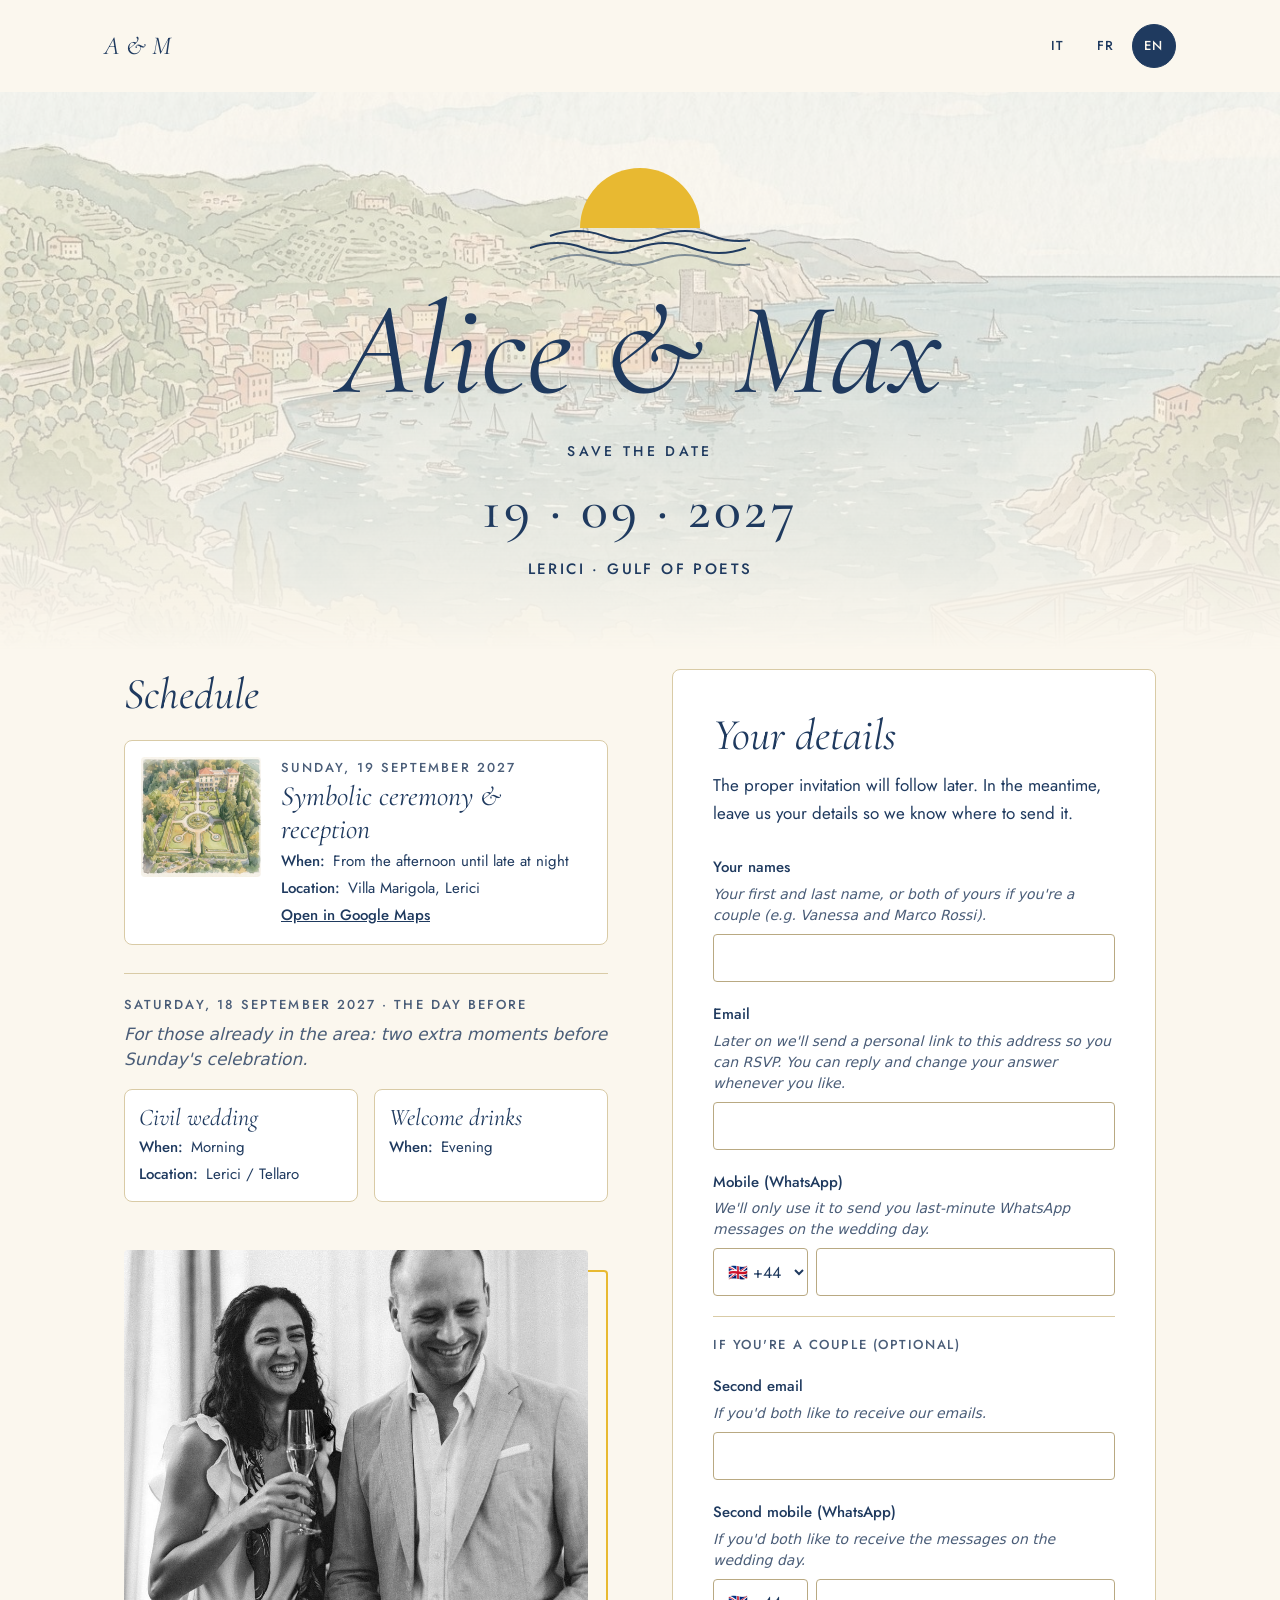
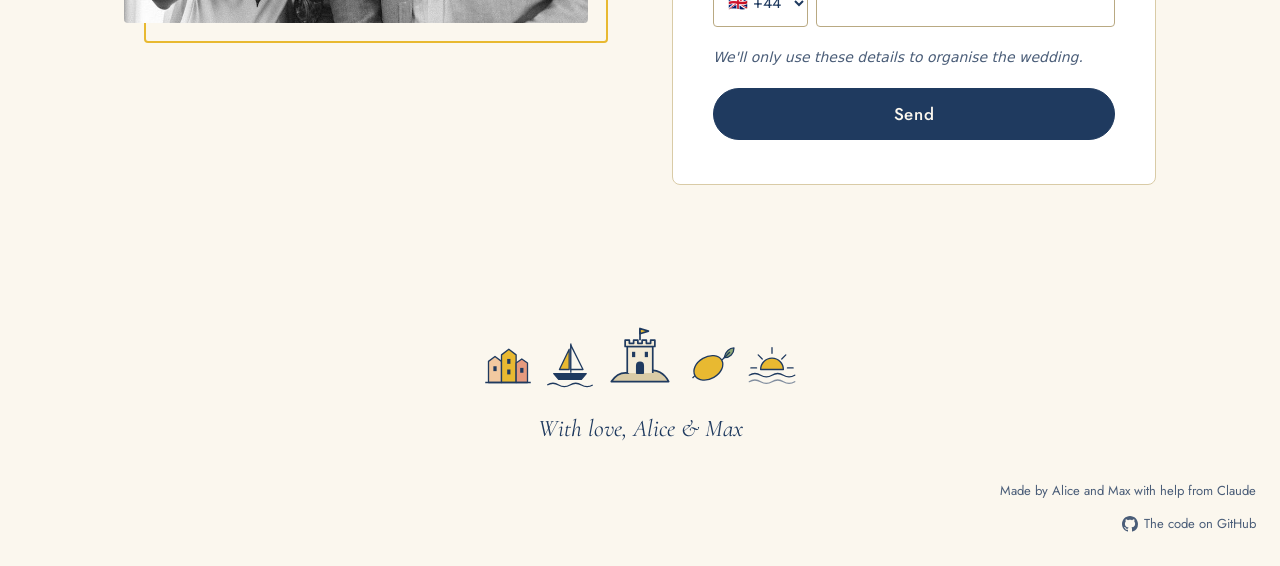
==== commit f7a4f6b9: "NEW: Optional second email and "Controlla i contatti" menu - Save the date form: optional fields gro" ====
--- a/index.html
+++ b/index.html
@@ -130,15 +130,27 @@
             <div id="phone1-error" class="error" role="alert" hidden></div>
           </div>
 
-          <div class="field">
-            <label for="phone2" data-i18n="phone2Label">Secondo cellulare (facoltativo)</label>
-            <p id="phone2-help" class="help" data-i18n="phone2Help">Per esempio, quello dell'altra persona, se siete in coppia.</p>
-            <div class="phone">
-              <select id="cc2" class="cc" data-i18n-aria="ccLabel" aria-label="Prefisso del paese"></select>
-              <input id="phone2" name="phone2" type="tel" maxlength="30" autocomplete="off" inputmode="tel" aria-describedby="phone2-help phone2-error">
+          <!-- campi facoltativi, per l'altra persona della coppia -->
+          <fieldset class="optional">
+            <legend data-i18n="optLegend">Se siete in coppia (facoltativo)</legend>
+
+            <div class="field">
+              <label for="email2" data-i18n="email2Label">Seconda email</label>
+              <p id="email2-help" class="help" data-i18n="email2Help">Se volete ricevere entrambi le nostre email.</p>
+              <input id="email2" name="email2" type="email" maxlength="200" autocomplete="off" spellcheck="false" aria-describedby="email2-help email2-error">
+              <div id="email2-error" class="error" role="alert" hidden></div>
             </div>
-            <div id="phone2-error" class="error" role="alert" hidden></div>
-          </div>
+
+            <div class="field">
+              <label for="phone2" data-i18n="phone2Label">Secondo cellulare (WhatsApp)</label>
+              <p id="phone2-help" class="help" data-i18n="phone2Help">Se volete ricevere entrambi i messaggi del giorno del matrimonio.</p>
+              <div class="phone">
+                <select id="cc2" class="cc" data-i18n-aria="ccLabel" aria-label="Prefisso del paese"></select>
+                <input id="phone2" name="phone2" type="tel" maxlength="30" autocomplete="off" inputmode="tel" aria-describedby="phone2-help phone2-error">
+              </div>
+              <div id="phone2-error" class="error" role="alert" hidden></div>
+            </div>
+          </fieldset>
 
           <p class="help privacy" data-i18n="privacy">Useremo questi dati solo per organizzare il matrimonio.</p>
 
--- a/css/save-the-date.css
+++ b/css/save-the-date.css
@@ -72,6 +72,14 @@
   background: #fff; color: var(--navy); font: inherit; font-size: 16px; cursor: pointer;
 }
 .cc:focus { outline: 2px solid var(--navy); outline-offset: 1px; }
+
+/* campi facoltativi raggruppati, separati da una linea */
+.optional { display: flex; flex-direction: column; gap: 20px; padding-top: 20px; border-top: 1px solid var(--line); }
+.optional legend {
+  float: left; width: 100%; margin: 0;
+  font-family: var(--sans); font-size: 13px; letter-spacing: .12em; text-transform: uppercase; font-weight: 500;
+  color: var(--navy-soft);
+}
 .field input[aria-invalid="true"] { border-color: var(--error); }
 
 .std-actions { display: flex; flex-wrap: wrap; gap: 12px; }
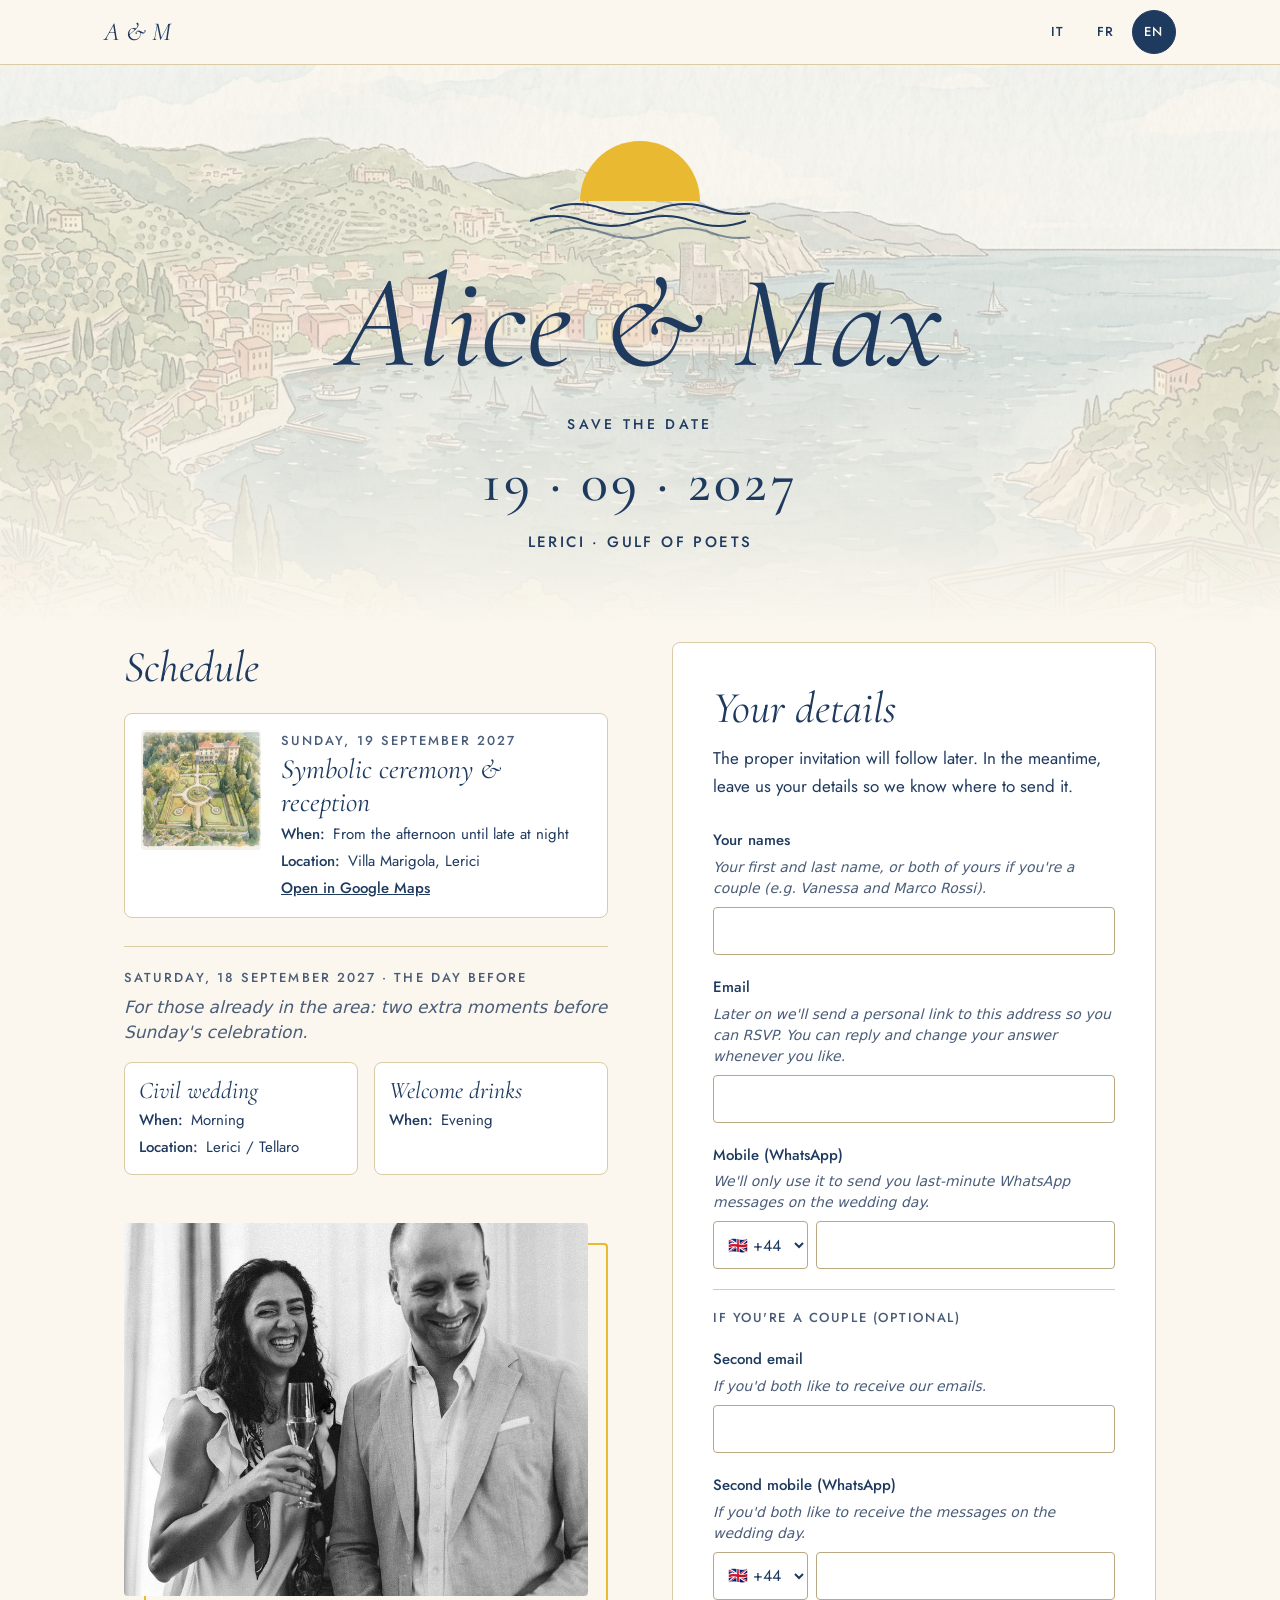
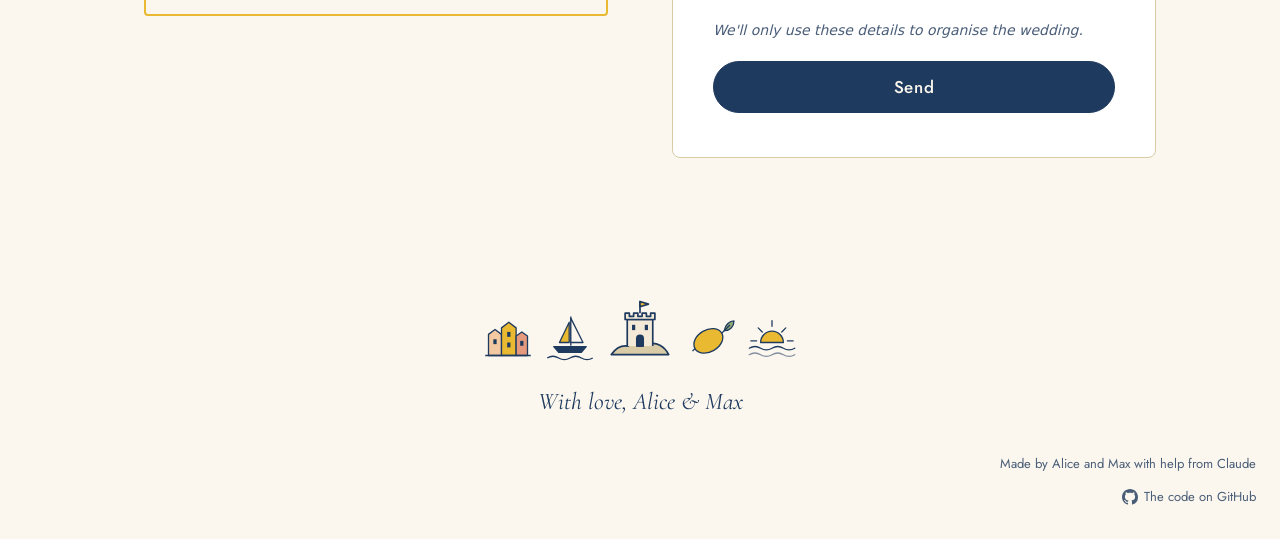
==== commit 0fcb06b3: "NEW: Save the date keeps the "A & M" bar with languages fixed at the top - index.html / css: the bar" ====
--- a/index.html
+++ b/index.html
@@ -21,14 +21,17 @@
      per rimetterlo online vedi README.md, "Tornare al sito completo".
      ========================================================= -->
 
-<header class="wrap top">
-  <span class="mono" aria-label="Alice &amp; Max">A &amp; M</span>
-  <div class="langs" role="group" aria-label="Lingua / Langue / Language">
-    <button type="button" data-lang="it" aria-pressed="true">IT</button>
-    <button type="button" data-lang="fr" aria-pressed="false">FR</button>
-    <button type="button" data-lang="en" aria-pressed="false">EN</button>
-  </div>
-</header>
+<!-- banda fissa in alto: le lingue restano a portata di mano anche scorrendo -->
+<div class="std-bar">
+  <header class="wrap top">
+    <span class="mono" aria-label="Alice &amp; Max">A &amp; M</span>
+    <div class="langs" role="group" aria-label="Lingua / Langue / Language">
+      <button type="button" data-lang="it" aria-pressed="true">IT</button>
+      <button type="button" data-lang="fr" aria-pressed="false">FR</button>
+      <button type="button" data-lang="en" aria-pressed="false">EN</button>
+    </div>
+  </header>
+</div>
 
 <main>
 
--- a/css/save-the-date.css
+++ b/css/save-the-date.css
@@ -2,6 +2,17 @@
    Save the date — si carica DOPO css/style.css e ne riusa
    colori, font, pulsanti e campi. Qui solo quello che è nuovo.
    ========================================================= */
+
+/* ---------- Banda fissa in alto (A & M + lingue) ---------- */
+.std-bar {
+  position: sticky; top: 0; z-index: 10;
+  background: rgba(251, 247, 238, .94); /* --cream, appena trasparente */
+  -webkit-backdrop-filter: blur(6px); backdrop-filter: blur(6px);
+  border-bottom: 1px solid var(--line);
+}
+.std-bar .top { padding-top: 10px; padding-bottom: 10px; flex-wrap: nowrap; }
+/* quando la pagina scorre fino a un campo (errore, "Modifica i contatti"), la banda non lo copre */
+html { scroll-padding-top: 88px; }
 
 /* ---------- Hero ---------- */
 .std-hero .hero-inner { padding-bottom: 72px; gap: 16px; }
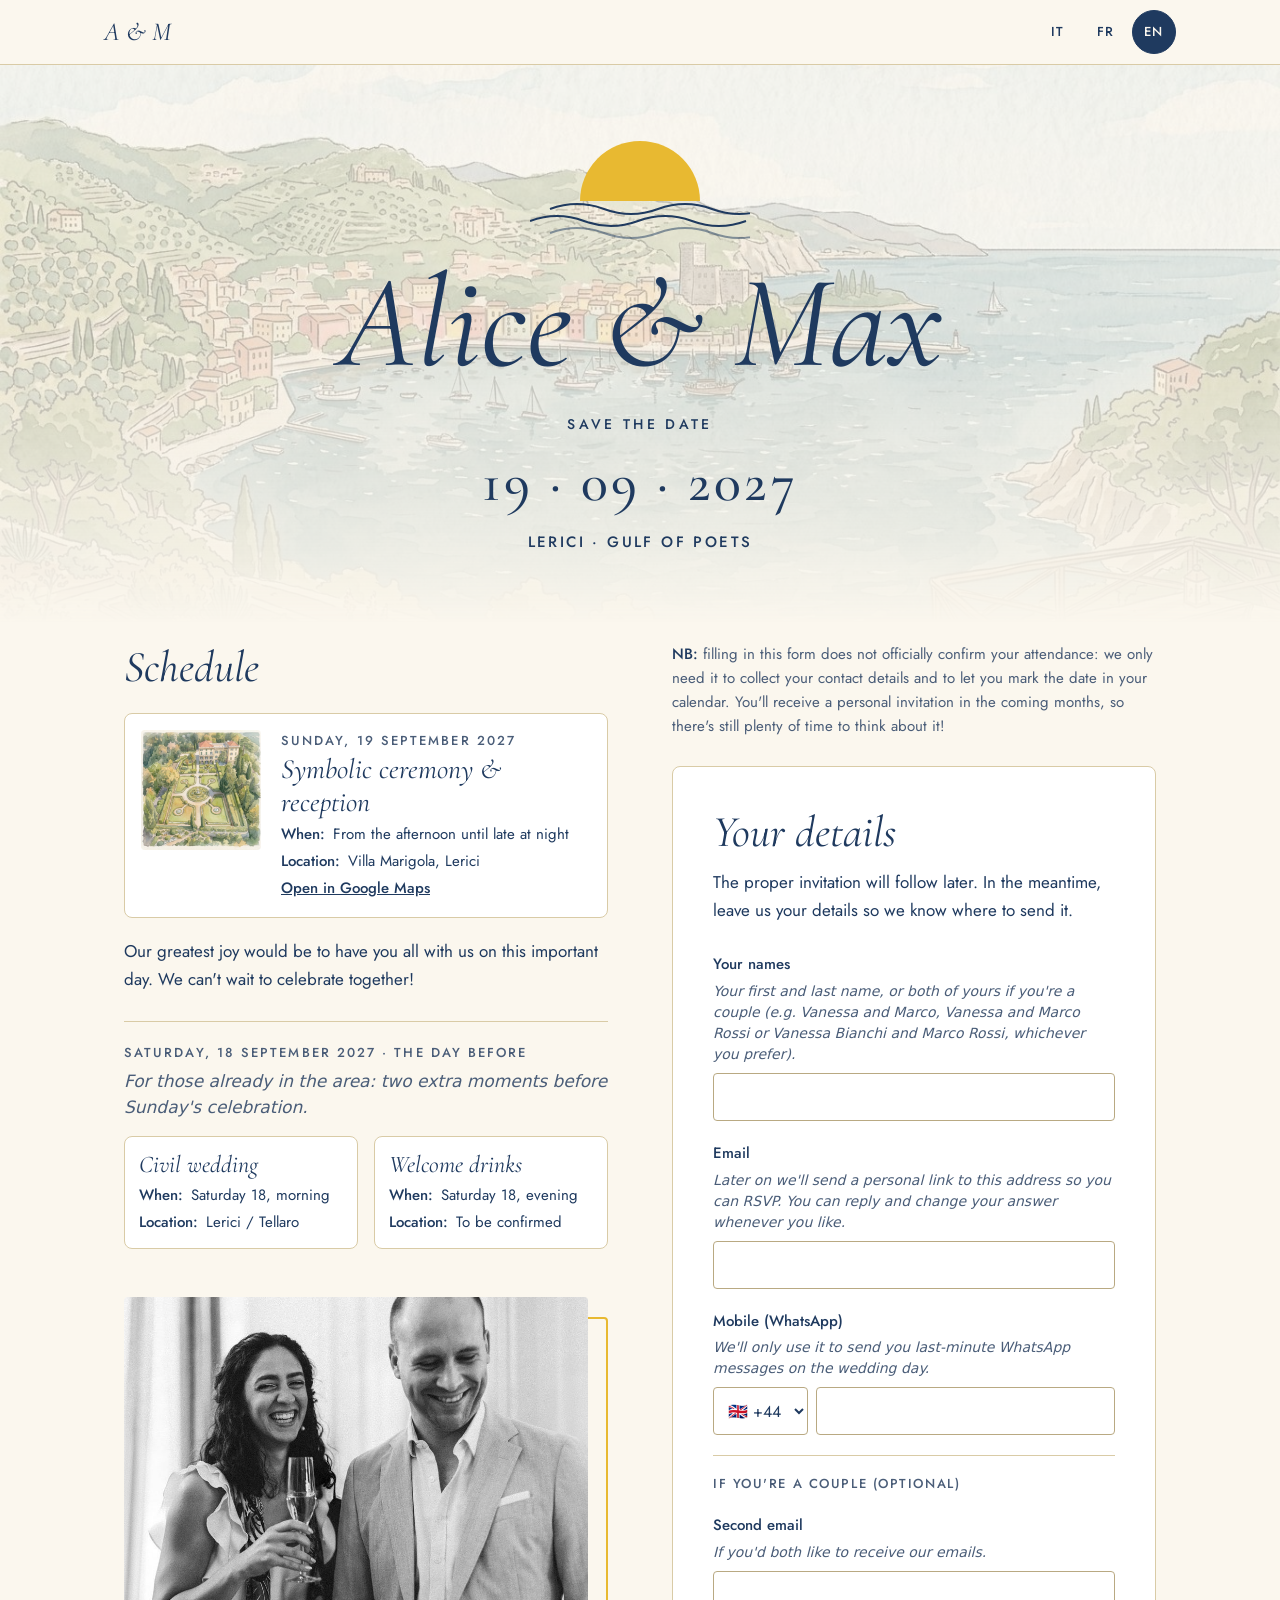
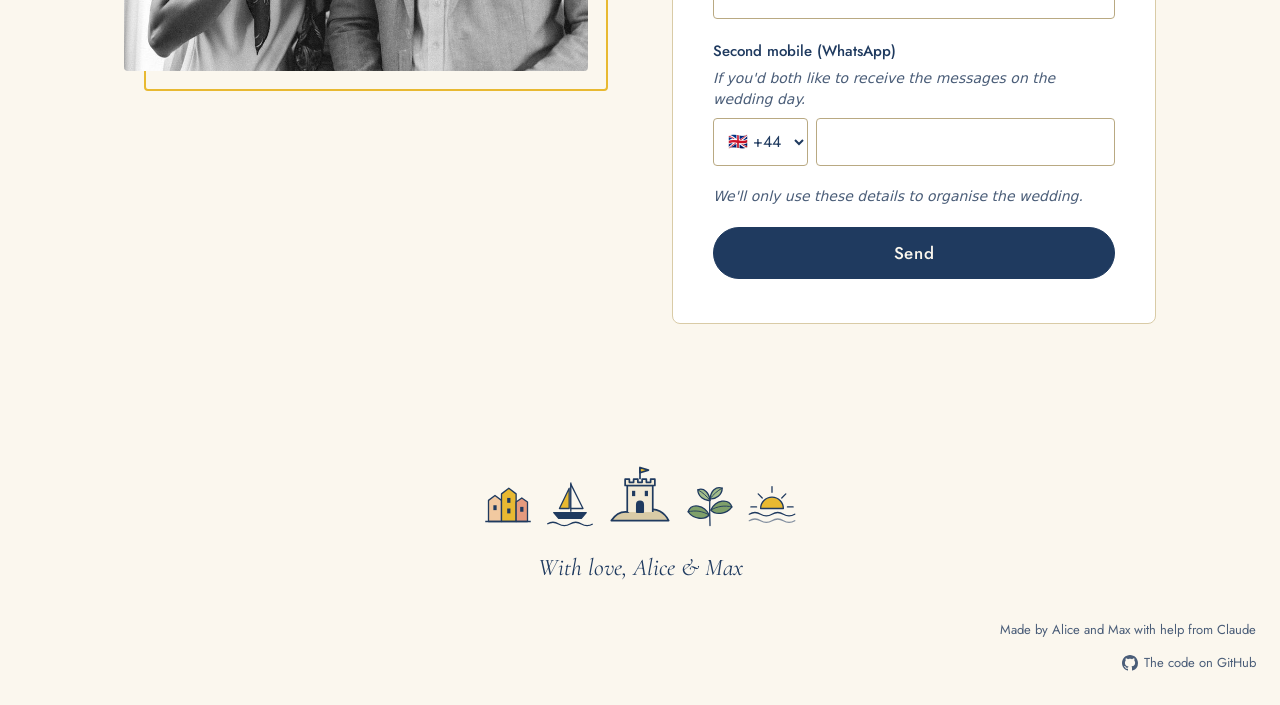
==== commit 76c54674: "NEW: Save the date texts, Saturday details and basil instead of lemon - Name help: more examples of " ====
--- a/index.html
+++ b/index.html
@@ -70,6 +70,8 @@
           </div>
         </article>
 
+        <p class="std-joy" data-i18n="joyText">La nostra gioia più grande sarebbe avervi tutti con noi in questo giorno importante. Non vediamo l'ora di festeggiare insieme!</p>
+
         <!-- eventi collaterali, per chi è già in zona il giorno prima -->
         <div class="std-before">
           <div class="card-day" data-i18n="beforeDay">Sabato 18 settembre 2027 · Il giorno prima</div>
@@ -78,7 +80,7 @@
             <article class="std-mini">
               <h3 data-i18n="ev2Title">Matrimonio civile</h3>
               <dl class="facts">
-                <div><dt data-i18n="labelWhen">Quando</dt><dd data-i18n="ev2When">Mattina</dd></div>
+                <div><dt data-i18n="labelWhen">Quando</dt><dd data-i18n="ev2When">Sabato 18, mattina</dd></div>
                 <div><dt data-i18n="labelPlace">Luogo</dt><dd>Lerici / Tellaro</dd></div>
               </dl>
             </article>
@@ -86,6 +88,7 @@
               <h3 data-i18n="ev3Title">Aperitivo di benvenuto</h3>
               <dl class="facts">
                 <div><dt data-i18n="labelWhen">Quando</dt><dd data-i18n="ev3When">Sera</dd></div>
+                <div><dt data-i18n="labelPlace">Luogo</dt><dd data-i18n="ev3Place">Da definire</dd></div>
               </dl>
             </article>
           </div>
@@ -97,91 +100,97 @@
       </figure>
     </div>
 
-    <div class="std-card">
-      <div id="std-form-box">
-        <h2 id="std-title" data-i18n="formTitle">I vostri contatti</h2>
-        <p class="std-intro" data-i18n="intro">L'invito vero e proprio arriverà più avanti. Intanto lasciateci i vostri contatti, così sappiamo dove mandarvelo.</p>
-
-        <form id="contact-form" class="stack" novalidate>
-          <!-- trappola per i bot: invisibile alle persone -->
-          <div class="hp" aria-hidden="true">
-            <label for="website">Website</label>
-            <input id="website" name="website" type="text" tabindex="-1" autocomplete="off">
+    <div class="std-main">
+      <div class="std-message">
+        <p class="std-nb"><strong data-i18n="nbLabel">NB:</strong> <span data-i18n="nbText">compilare questo modulo non conferma ufficialmente la vostra presenza: ci serve solo per raccogliere i vostri contatti e per farvi segnare la data sul calendario. Riceverete un invito personalizzato nei prossimi mesi, avete ancora tempo per pensarci!</span></p>
+      </div>
+
+      <div class="std-card">
+        <div id="std-form-box">
+          <h2 id="std-title" data-i18n="formTitle">I vostri contatti</h2>
+          <p class="std-intro" data-i18n="intro">L'invito vero e proprio arriverà più avanti. Intanto lasciateci i vostri contatti, così sappiamo dove mandarvelo.</p>
+
+          <form id="contact-form" class="stack" novalidate>
+            <!-- trappola per i bot: invisibile alle persone -->
+            <div class="hp" aria-hidden="true">
+              <label for="website">Website</label>
+              <input id="website" name="website" type="text" tabindex="-1" autocomplete="off">
+            </div>
+
+            <div class="field">
+              <label for="name" data-i18n="nameLabel">I vostri nomi</label>
+              <p id="name-help" class="help" data-i18n="nameHelp">Il tuo nome e cognome, oppure quelli di entrambi se siete in coppia (es. Vanessa e Marco, Vanessa e Marco Rossi oppure Vanessa Bianchi e Marco Rossi, come preferite).</p>
+              <input id="name" name="name" type="text" maxlength="150" autocomplete="name" required aria-describedby="name-help name-error">
+              <div id="name-error" class="error" role="alert" hidden></div>
+            </div>
+
+            <div class="field">
+              <label for="email" data-i18n="emailLabel">Email</label>
+              <p id="email-help" class="help" data-i18n="emailHelp">Più avanti vi manderemo qui un link personale per confermare la presenza. Potrete rispondere e cambiare la risposta quando volete.</p>
+              <input id="email" name="email" type="email" maxlength="200" autocomplete="email" spellcheck="false" required aria-describedby="email-help email-error">
+              <div id="email-error" class="error" role="alert" hidden></div>
+            </div>
+
+            <div class="field">
+              <label for="phone1" data-i18n="phoneLabel">Cellulare (WhatsApp)</label>
+              <p id="phone1-help" class="help" data-i18n="phoneHelp">Lo useremo solo per mandarvi messaggi dell'ultimo minuto su WhatsApp il giorno del matrimonio.</p>
+              <div class="phone">
+                <select id="cc1" class="cc" data-i18n-aria="ccLabel" aria-label="Prefisso del paese"></select>
+                <input id="phone1" name="phone1" type="tel" maxlength="30" autocomplete="tel" inputmode="tel" required aria-describedby="phone1-help phone1-error">
+              </div>
+              <div id="phone1-error" class="error" role="alert" hidden></div>
+            </div>
+
+            <!-- campi facoltativi, per l'altra persona della coppia -->
+            <fieldset class="optional">
+              <legend data-i18n="optLegend">Se siete in coppia (facoltativo)</legend>
+
+              <div class="field">
+                <label for="email2" data-i18n="email2Label">Seconda email</label>
+                <p id="email2-help" class="help" data-i18n="email2Help">Se volete ricevere entrambi le nostre email.</p>
+                <input id="email2" name="email2" type="email" maxlength="200" autocomplete="off" spellcheck="false" aria-describedby="email2-help email2-error">
+                <div id="email2-error" class="error" role="alert" hidden></div>
+              </div>
+
+              <div class="field">
+                <label for="phone2" data-i18n="phone2Label">Secondo cellulare (WhatsApp)</label>
+                <p id="phone2-help" class="help" data-i18n="phone2Help">Se volete ricevere entrambi i messaggi del giorno del matrimonio.</p>
+                <div class="phone">
+                  <select id="cc2" class="cc" data-i18n-aria="ccLabel" aria-label="Prefisso del paese"></select>
+                  <input id="phone2" name="phone2" type="tel" maxlength="30" autocomplete="off" inputmode="tel" aria-describedby="phone2-help phone2-error">
+                </div>
+                <div id="phone2-error" class="error" role="alert" hidden></div>
+              </div>
+            </fieldset>
+
+            <p class="help privacy" data-i18n="privacy">Useremo questi dati solo per organizzare il matrimonio.</p>
+
+            <div class="std-actions">
+              <button type="button" id="cancel-btn" class="btn btn-ghost btn-wide" data-i18n="cancelEdit" hidden>Annulla</button>
+              <button class="btn btn-wide" type="submit" id="send-btn" data-i18n="send">Invia</button>
+            </div>
+            <p id="send-wait" class="wait" role="status" data-i18n="slowWait" hidden>Un attimo, ci vuole qualche secondo…</p>
+            <div id="send-error" class="error" role="alert" hidden></div>
+          </form>
+
+          <p id="demo-note" class="demo-note" data-i18n="demoNote" hidden>Modalità di prova: i dati non vengono inviati a nessuno.</p>
+        </div>
+
+        <!-- dopo l'invio, oppure tornando dallo stesso dispositivo: cosa è stato salvato -->
+        <div id="std-thanks" class="std-thanks" hidden>
+          <h2 id="thanks-title" tabindex="-1"></h2>
+          <p id="thanks-body"></p>
+          <div class="summary">
+            <p data-i18n="summaryIntro">Ecco cosa abbiamo salvato:</p>
+            <dl>
+              <div><dt data-i18n="sumNames">Nomi</dt><dd id="sum-names"></dd></div>
+              <div><dt data-i18n="sumEmail">Email</dt><dd id="sum-email"></dd></div>
+              <div><dt data-i18n="sumPhones">Cellulari</dt><dd id="sum-phones"></dd></div>
+            </dl>
           </div>
-
-          <div class="field">
-            <label for="name" data-i18n="nameLabel">I vostri nomi</label>
-            <p id="name-help" class="help" data-i18n="nameHelp">Il tuo nome e cognome, oppure quelli di entrambi se siete in coppia (es. Vanessa e Marco Rossi).</p>
-            <input id="name" name="name" type="text" maxlength="150" autocomplete="name" required aria-describedby="name-help name-error">
-            <div id="name-error" class="error" role="alert" hidden></div>
-          </div>
-
-          <div class="field">
-            <label for="email" data-i18n="emailLabel">Email</label>
-            <p id="email-help" class="help" data-i18n="emailHelp">Più avanti vi manderemo qui un link personale per confermare la presenza. Potrete rispondere e cambiare la risposta quando volete.</p>
-            <input id="email" name="email" type="email" maxlength="200" autocomplete="email" spellcheck="false" required aria-describedby="email-help email-error">
-            <div id="email-error" class="error" role="alert" hidden></div>
-          </div>
-
-          <div class="field">
-            <label for="phone1" data-i18n="phoneLabel">Cellulare (WhatsApp)</label>
-            <p id="phone1-help" class="help" data-i18n="phoneHelp">Lo useremo solo per mandarvi messaggi dell'ultimo minuto su WhatsApp il giorno del matrimonio.</p>
-            <div class="phone">
-              <select id="cc1" class="cc" data-i18n-aria="ccLabel" aria-label="Prefisso del paese"></select>
-              <input id="phone1" name="phone1" type="tel" maxlength="30" autocomplete="tel" inputmode="tel" required aria-describedby="phone1-help phone1-error">
-            </div>
-            <div id="phone1-error" class="error" role="alert" hidden></div>
-          </div>
-
-          <!-- campi facoltativi, per l'altra persona della coppia -->
-          <fieldset class="optional">
-            <legend data-i18n="optLegend">Se siete in coppia (facoltativo)</legend>
-
-            <div class="field">
-              <label for="email2" data-i18n="email2Label">Seconda email</label>
-              <p id="email2-help" class="help" data-i18n="email2Help">Se volete ricevere entrambi le nostre email.</p>
-              <input id="email2" name="email2" type="email" maxlength="200" autocomplete="off" spellcheck="false" aria-describedby="email2-help email2-error">
-              <div id="email2-error" class="error" role="alert" hidden></div>
-            </div>
-
-            <div class="field">
-              <label for="phone2" data-i18n="phone2Label">Secondo cellulare (WhatsApp)</label>
-              <p id="phone2-help" class="help" data-i18n="phone2Help">Se volete ricevere entrambi i messaggi del giorno del matrimonio.</p>
-              <div class="phone">
-                <select id="cc2" class="cc" data-i18n-aria="ccLabel" aria-label="Prefisso del paese"></select>
-                <input id="phone2" name="phone2" type="tel" maxlength="30" autocomplete="off" inputmode="tel" aria-describedby="phone2-help phone2-error">
-              </div>
-              <div id="phone2-error" class="error" role="alert" hidden></div>
-            </div>
-          </fieldset>
-
-          <p class="help privacy" data-i18n="privacy">Useremo questi dati solo per organizzare il matrimonio.</p>
-
-          <div class="std-actions">
-            <button type="button" id="cancel-btn" class="btn btn-ghost btn-wide" data-i18n="cancelEdit" hidden>Annulla</button>
-            <button class="btn btn-wide" type="submit" id="send-btn" data-i18n="send">Invia</button>
-          </div>
-          <p id="send-wait" class="wait" role="status" data-i18n="slowWait" hidden>Un attimo, ci vuole qualche secondo…</p>
-          <div id="send-error" class="error" role="alert" hidden></div>
-        </form>
-
-        <p id="demo-note" class="demo-note" data-i18n="demoNote" hidden>Modalità di prova: i dati non vengono inviati a nessuno.</p>
-      </div>
-
-      <!-- dopo l'invio, oppure tornando dallo stesso dispositivo: cosa è stato salvato -->
-      <div id="std-thanks" class="std-thanks" hidden>
-        <h2 id="thanks-title" tabindex="-1"></h2>
-        <p id="thanks-body"></p>
-        <div class="summary">
-          <p data-i18n="summaryIntro">Ecco cosa abbiamo salvato:</p>
-          <dl>
-            <div><dt data-i18n="sumNames">Nomi</dt><dd id="sum-names"></dd></div>
-            <div><dt data-i18n="sumEmail">Email</dt><dd id="sum-email"></dd></div>
-            <div><dt data-i18n="sumPhones">Cellulari</dt><dd id="sum-phones"></dd></div>
-          </dl>
+          <p class="help" data-i18n="editHint">Qualcosa non va? Potete correggere i dati quando volete.</p>
+          <button type="button" id="edit-btn" class="btn btn-ghost" data-i18n="editBtn">Modifica i contatti</button>
         </div>
-        <p class="help" data-i18n="editHint">Qualcosa non va? Potete correggere i dati quando volete.</p>
-        <button type="button" id="edit-btn" class="btn btn-ghost" data-i18n="editBtn">Modifica i contatti</button>
       </div>
     </div>
   </section>
@@ -196,8 +205,8 @@
     <svg viewBox="0 0 64 64"><g stroke="currentColor" stroke-width="1.6" stroke-linejoin="round"><path d="M33 8v36" fill="none"/><path d="M33 10l15 30H33z" fill="#FBF7EE"/><path d="M31 15L19 40h12z" fill="#E8B931"/><path d="M12 45h40l-6 7H18z" fill="currentColor"/><path d="M4 59c5-3 9-3 14 0s9 3 14 0 9-3 14 0 9 3 14 0" fill="none"/></g></svg>
     <!-- castello di San Giorgio -->
     <svg viewBox="0 0 64 64" class="big"><g stroke="currentColor" stroke-width="1.6" stroke-linejoin="round"><path d="M5 57c4-6 10-9 16-8 4-5 14-6 20-2 6-2 14 2 18 10z" fill="#D9CBA6"/><path d="M20 49V24h24v25" fill="#F3EBD7"/><path d="M18 24V18h4v3h4v-3h4v3h4v-3h4v3h4v-3h4v6z" fill="#F3EBD7"/><path d="M29 49v-7a3 3 0 0 1 6 0v7z" fill="currentColor"/><path d="M32 18V7" fill="none"/><path d="M32 7l8 2.5-8 2.5z" fill="#E8B931"/></g><g fill="currentColor"><rect x="24.5" y="29" width="3" height="5"/><rect x="36.5" y="29" width="3" height="5"/></g></svg>
-    <!-- limone -->
-    <svg viewBox="0 0 64 64"><g stroke="currentColor" stroke-width="1.6" stroke-linejoin="round"><ellipse cx="30" cy="38" rx="19" ry="13.5" transform="rotate(-30 30 38)" fill="#E8B931"/><path d="M46.5 28.5l3-3M13.5 47.5l-3 3" fill="none"/><path d="M49.5 25.5c1-8 7-12 12-12 0 7-5 12-12 12z" fill="#8FA876"/><path d="M49.5 25.5l7-7" fill="none"/></g></svg>
+    <!-- basilico -->
+    <svg viewBox="0 0 64 64"><g stroke="currentColor" stroke-width="1.6" stroke-linejoin="round" stroke-linecap="round"><path d="M32 61C32 52 31 42 32 26" fill="none"/><path d="M31 48C26 54 12 54 5 44C9 33 25 35 31 48z" fill="#7FA06A"/><path d="M33 42C38 48 52 48 59 38C55 27 39 29 33 42z" fill="#7FA06A"/><path d="M32 30C25 31 17 25 17 17C25 14 31 21 32 30z" fill="#A3BD8A"/><path d="M32 28C39 29 47 23 47 15C39 12 33 19 32 28z" fill="#A3BD8A"/><path d="M31 48C23 43 14 42 5 44M33 42C41 37 50 36 59 38M32 30C28 25 23 20 17 17M32 28C36 23 41 18 47 15" fill="none" stroke-width="1.1"/></g></svg>
     <!-- sole sul mare -->
     <svg viewBox="0 0 64 64"><g stroke="currentColor" stroke-width="1.6" stroke-linejoin="round" stroke-linecap="round"><path d="M18 40a14 14 0 0 1 28 0z" fill="#E8B931"/><path d="M32 20v-7M20 27l-5-5M44 27l5-5M13 38H6M51 38h7" fill="none"/><path d="M4 47c5-3 9-3 14 0s9 3 14 0 9-3 14 0 9 3 14 0" fill="none"/><path d="M4 55c5-3 9-3 14 0s9 3 14 0 9-3 14 0 9 3 14 0" fill="none" opacity=".55"/></g></svg>
   </div>
--- a/css/save-the-date.css
+++ b/css/save-the-date.css
@@ -52,6 +52,15 @@
 .std-mini h3 { font-style: italic; font-size: 24px; line-height: 1.15; }
 .std-mini .facts { font-size: 15px; margin: 0; }
 .std-mini .map-link { padding-bottom: 0; }
+
+/* la frase sotto la festa di domenica */
+.std-joy { margin: 4px 0 0; line-height: 1.6; }
+
+/* colonna di destra: il NB per gli invitati, poi il modulo */
+.std-main { display: flex; flex-direction: column; gap: 28px; min-width: 0; }
+.std-message p { margin: 0; line-height: 1.6; }
+.std-nb { font-size: 15px; color: var(--navy-soft); }
+.std-nb strong { font-weight: 500; color: var(--navy); }
 
 /* foto in bianco e nero con una cornice gialla spostata */
 .std-photo { position: relative; margin: 0 20px 20px 0; }
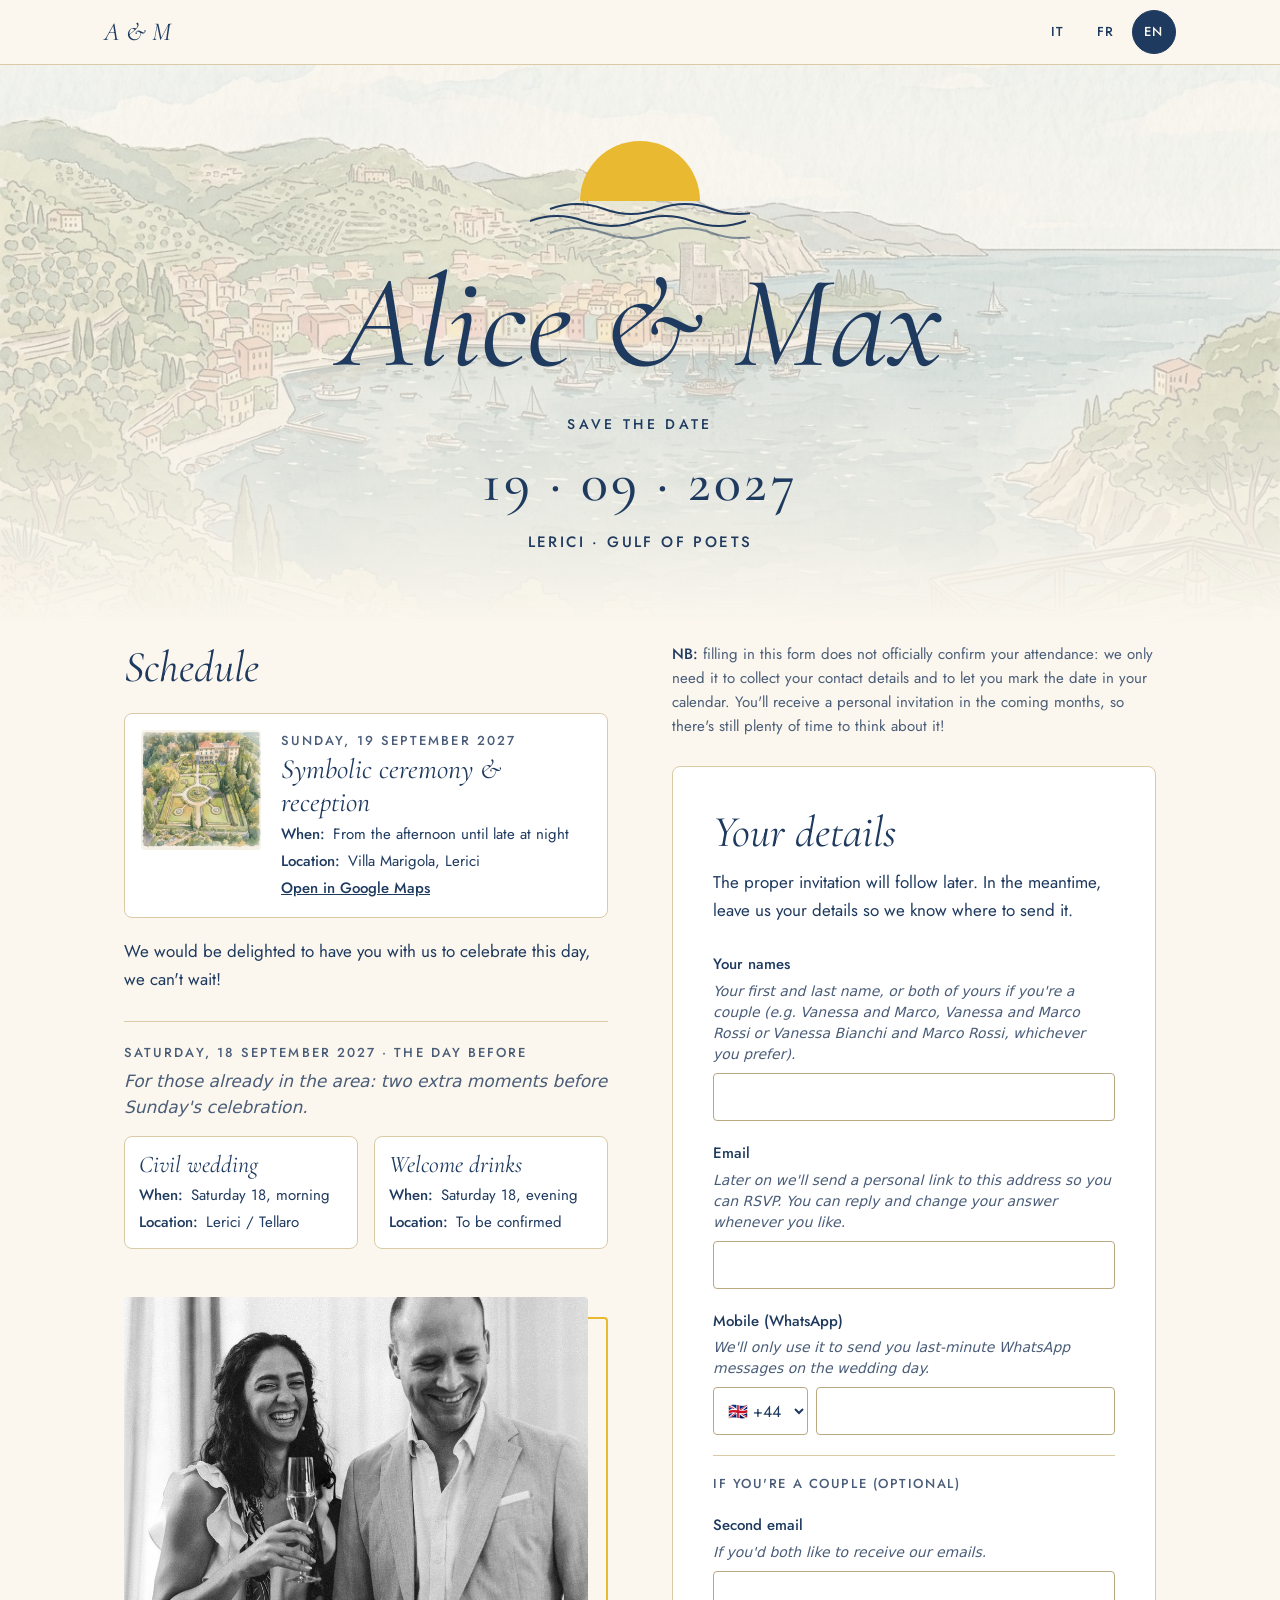
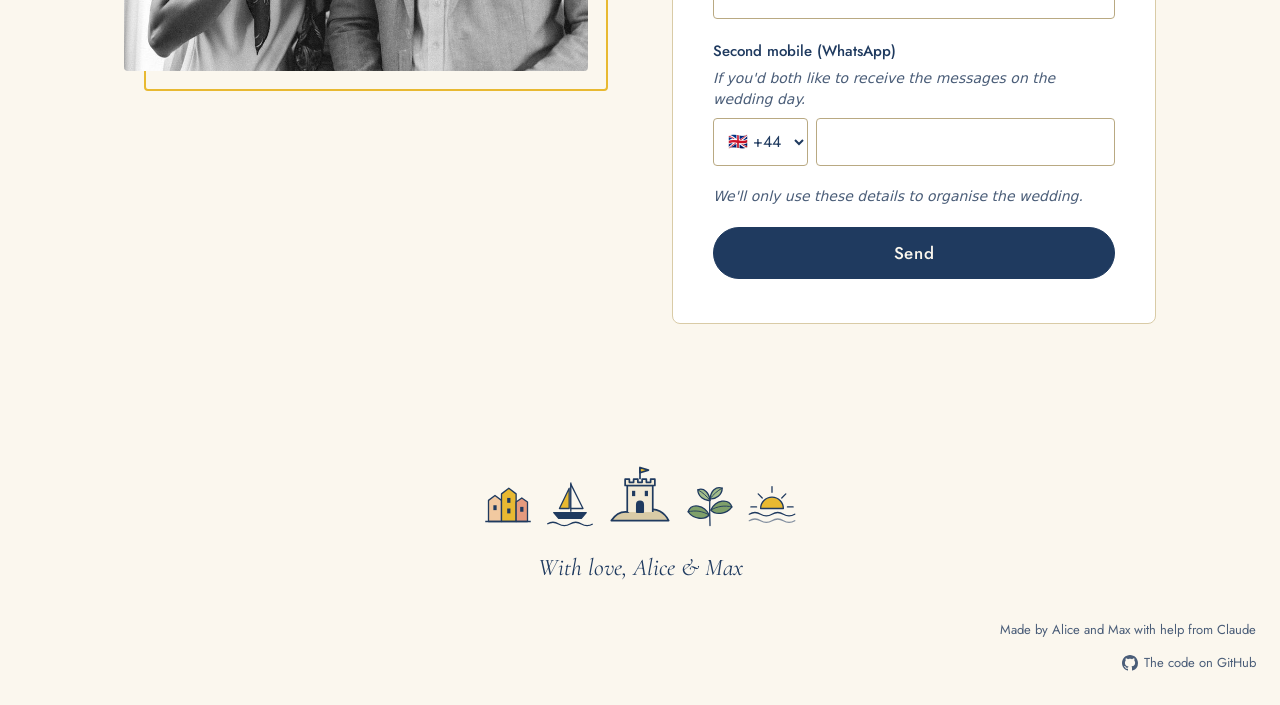
==== commit 178b88ea: "NEW: Shorter welcome sentence under Villa Marigola in all three languages Co-Authored-By: Claude Opu" ====
--- a/index.html
+++ b/index.html
@@ -70,7 +70,7 @@
           </div>
         </article>
 
-        <p class="std-joy" data-i18n="joyText">La nostra gioia più grande sarebbe avervi tutti con noi in questo giorno importante. Non vediamo l'ora di festeggiare insieme!</p>
+        <p class="std-joy" data-i18n="joyText">Saremmo felicissimi di avervi con noi a festeggiare questo giorno, non vediamo l'ora!</p>
 
         <!-- eventi collaterali, per chi è già in zona il giorno prima -->
         <div class="std-before">
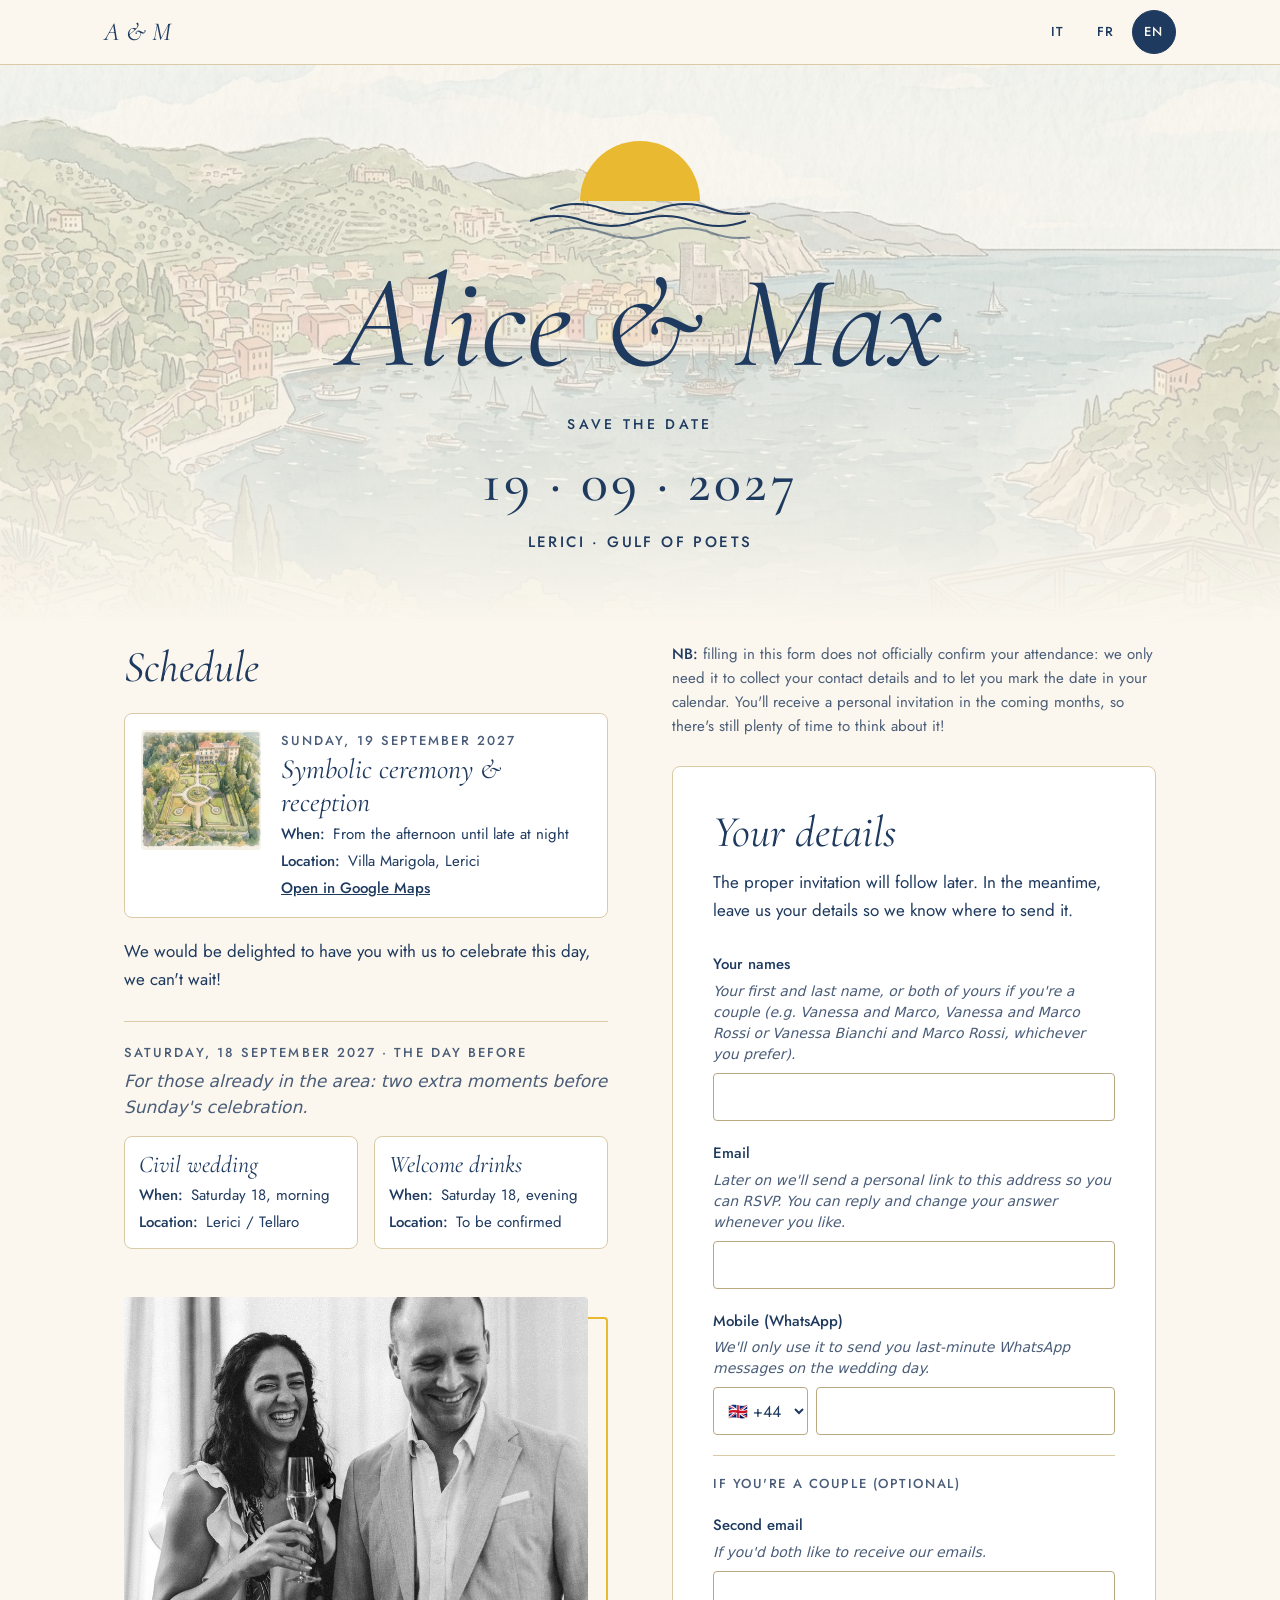
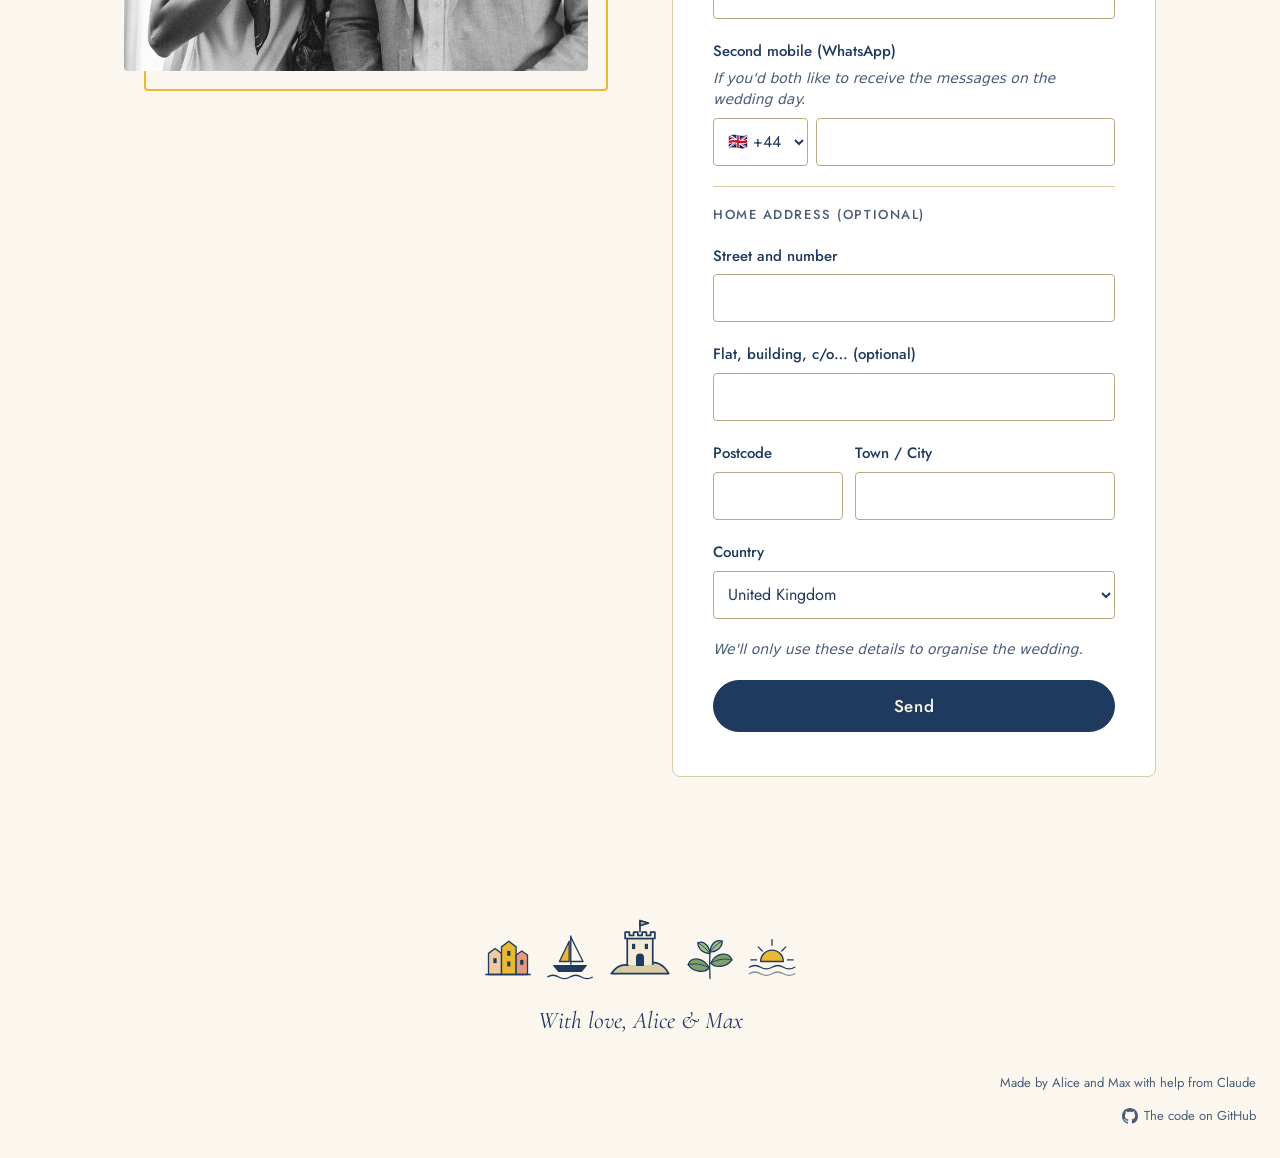
==== commit b88801ba: "NEW: Optional home address in the save the date form - New optional group: street, line 2, postcode," ====
--- a/index.html
+++ b/index.html
@@ -163,6 +163,40 @@
               </div>
             </fieldset>
 
+            <!-- indirizzo di casa: tutto facoltativo, ma chi comincia scrive via, CAP e città -->
+            <fieldset class="optional">
+              <legend data-i18n="addrLegend">Indirizzo di casa (facoltativo)</legend>
+
+              <div class="field">
+                <label for="street" data-i18n="streetLabel">Via e numero civico</label>
+                <input id="street" name="street" type="text" maxlength="150" autocomplete="address-line1" aria-describedby="street-error">
+                <div id="street-error" class="error" role="alert" hidden></div>
+              </div>
+
+              <div class="field">
+                <label for="street2" data-i18n="street2Label">Scala, interno, presso… (facoltativo)</label>
+                <input id="street2" name="street2" type="text" maxlength="150" autocomplete="address-line2">
+              </div>
+
+              <div class="addr-row">
+                <div class="field addr-zip">
+                  <label for="zip" data-i18n="zipLabel">CAP</label>
+                  <input id="zip" name="zip" type="text" maxlength="12" autocomplete="postal-code" spellcheck="false" aria-describedby="zip-error">
+                </div>
+                <div class="field addr-city">
+                  <label for="city" data-i18n="cityLabel">Città</label>
+                  <input id="city" name="city" type="text" maxlength="100" autocomplete="address-level2" aria-describedby="city-error">
+                </div>
+              </div>
+              <div id="zip-error" class="error" role="alert" hidden></div>
+              <div id="city-error" class="error" role="alert" hidden></div>
+
+              <div class="field">
+                <label for="country" data-i18n="countryLabel">Paese</label>
+                <select id="country" class="country" autocomplete="country"></select>
+              </div>
+            </fieldset>
+
             <p class="help privacy" data-i18n="privacy">Useremo questi dati solo per organizzare il matrimonio.</p>
 
             <div class="std-actions">
@@ -180,12 +214,14 @@
         <div id="std-thanks" class="std-thanks" hidden>
           <h2 id="thanks-title" tabindex="-1"></h2>
           <p id="thanks-body"></p>
+          <p class="mail-hint" data-i18n="mailHint">Vi abbiamo mandato una mail di conferma. Non la trovate? Guardate nello spam o nelle promozioni e segnatela come «Non è spam»: così vi arriverà anche l'invito.</p>
           <div class="summary">
             <p data-i18n="summaryIntro">Ecco cosa abbiamo salvato:</p>
             <dl>
               <div><dt data-i18n="sumNames">Nomi</dt><dd id="sum-names"></dd></div>
               <div><dt data-i18n="sumEmail">Email</dt><dd id="sum-email"></dd></div>
               <div><dt data-i18n="sumPhones">Cellulari</dt><dd id="sum-phones"></dd></div>
+              <div id="sum-address-row" hidden><dt data-i18n="sumAddress">Indirizzo</dt><dd id="sum-address"></dd></div>
             </dl>
           </div>
           <p class="help" data-i18n="editHint">Qualcosa non va? Potete correggere i dati quando volete.</p>
--- a/css/save-the-date.css
+++ b/css/save-the-date.css
@@ -102,6 +102,15 @@
 }
 .field input[aria-invalid="true"] { border-color: var(--error); }
 
+/* indirizzo: CAP stretto e città sulla stessa riga; il paese come gli altri menu */
+.addr-row { display: grid; grid-template-columns: minmax(0, 1fr) minmax(0, 2fr); gap: 12px; }
+.country {
+  min-height: 48px; padding: 0 10px; width: 100%;
+  border: 1px solid var(--field); border-radius: 4px;
+  background: #fff; color: var(--navy); font: inherit; font-size: 16px; cursor: pointer;
+}
+.country:focus { outline: 2px solid var(--navy); outline-offset: 1px; }
+
 .std-actions { display: flex; flex-wrap: wrap; gap: 12px; }
 .std-actions .btn { flex: 1 1 160px; }
 #send-error { text-align: center; }
@@ -111,6 +120,12 @@
 .std-thanks { text-align: center; display: flex; flex-direction: column; align-items: center; gap: 16px; padding: 24px 0 0; }
 .std-thanks h2:focus { outline: none; }
 .std-thanks p { margin: 0; max-width: 420px; overflow-wrap: anywhere; }
+/* la mail di conferma e lo spam: in evidenza, come un post-it giallo */
+.std-thanks .mail-hint {
+  max-width: none; align-self: stretch; text-align: left;
+  background: #fdf3cf; border-left: 3px solid var(--lemon); border-radius: 4px;
+  padding: 12px 14px; font-size: 15px; line-height: 1.5;
+}
 
 .summary {
   align-self: stretch; text-align: left;
